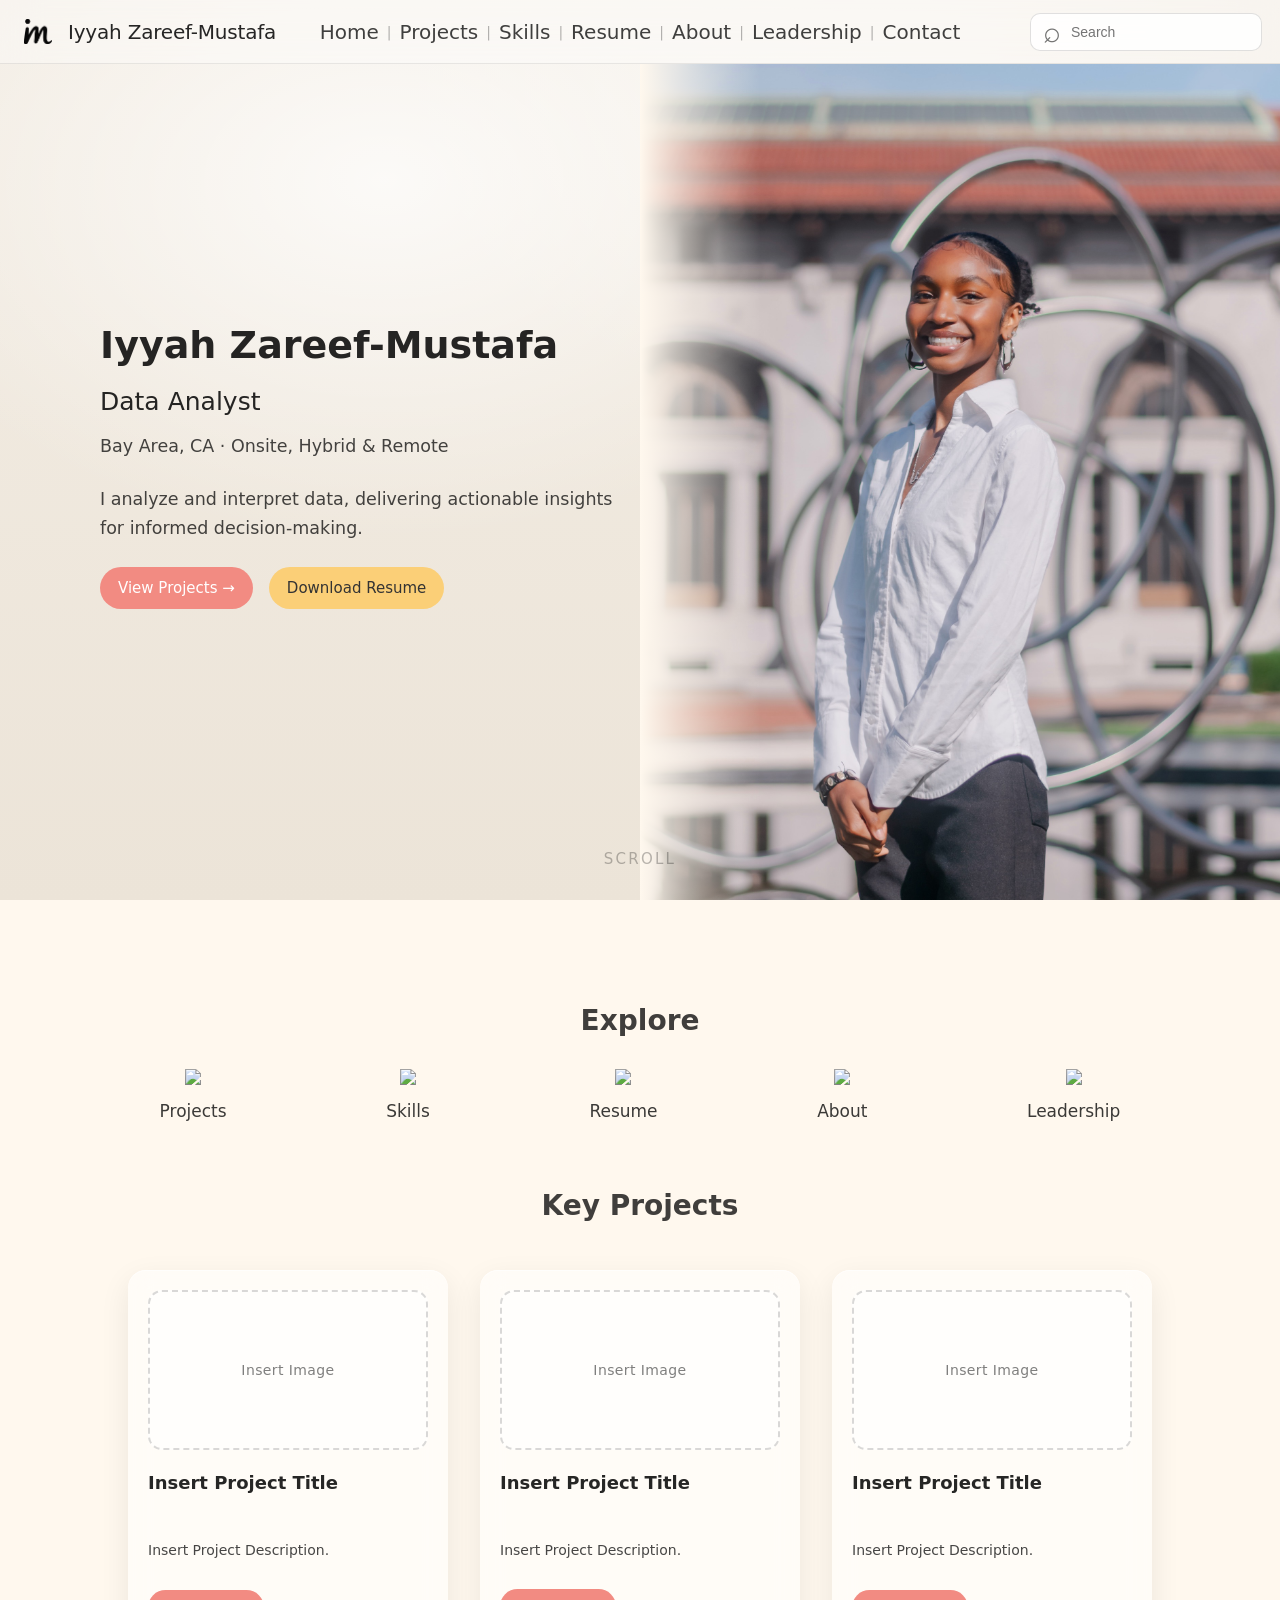
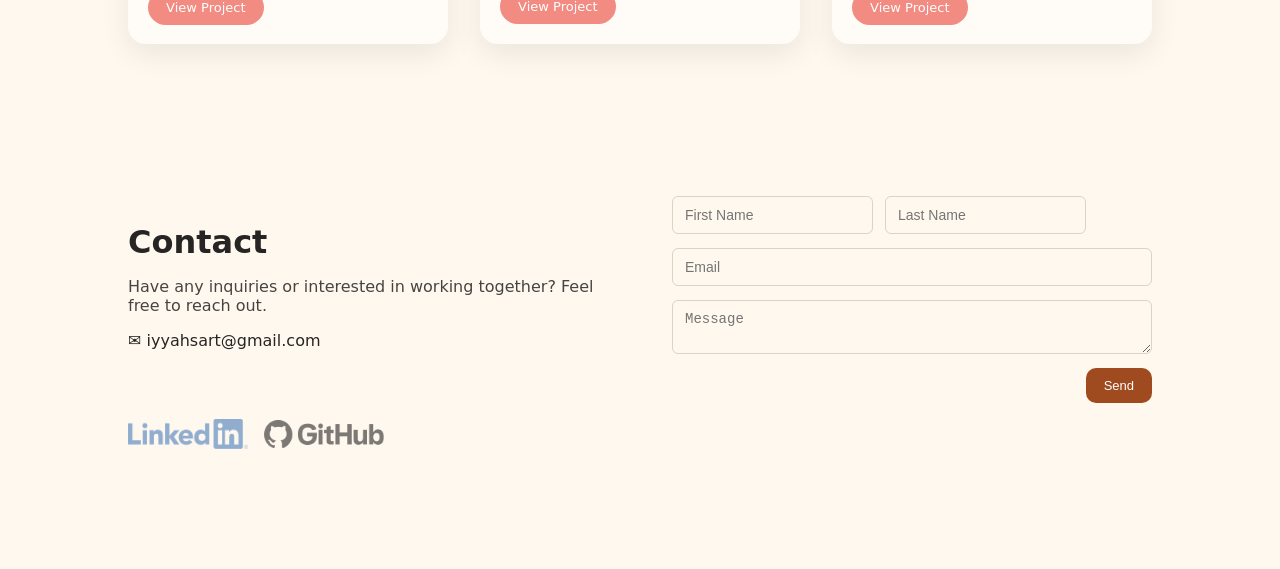
==== index.html @ 0d01cca6 "Add files via upload" ====
<!doctype html>
<html lang="en">
<head>
  <meta charset="UTF-8" />
  <meta name="viewport" content="width=device-width, initial-scale=1.0" />
  <title>Iyyah Desktop</title>

  <link rel="stylesheet" href="styles.css" />
</head>

<body>

  <!-- ================= TOP BAR ================= -->
  <header class="topbar">

    <!-- LEFT -->
    <a href="index.html" class="brand">
  <div class="logo">
    <img src="assets/logo.png" alt="Iyyah Logo">
  </div>
  <span class="brand-name">Iyyah Zareef-Mustafa</span>
</a>


    <!-- CENTER NAV -->
    <div class="topbar-center">
  <nav class="nav">
    <a href="#" class="nav-link">Home</a>
    <span class="nav-separator">|</span>
    <a href="#" class="nav-link">Projects</a>
    <span class="nav-separator">|</span>
    <a href="#" class="nav-link">Skills</a>
    <span class="nav-separator">|</span>
    <a href="#" class="nav-link">Resume</a>
    <span class="nav-separator">|</span>
    <a href="#" class="nav-link">About</a>
    <span class="nav-separator">|</span>
    <a href="#" class="nav-link">Leadership</a>
    <span class="nav-separator">|</span>
    <a href="#" class="nav-link">Contact</a>
  </nav>
</div>

    <!-- RIGHT -->
    <div class="topbar-right">

      <!-- Search -->
      <div class="search">
        <span class="search-icon">⌕</span>
        <input type="text" placeholder="Search">
      </div>

      <!-- Shop Icon
      <button class="shop-btn" aria-label="Shop">
        <svg viewBox="0 0 24 24" class="shop-icon">
          <path d="M6 8V7a6 6 0 0 1 12 0v1" fill="none"/>
          <path d="M4 8h16l-1.5 12H5.5L4 8Z" fill="none"/>
        </svg>
      </button>

    </div> -->

  </header>

  <section class="hero">
  <div class="hero-inner">
    <div class="hero-left">
      <h1>Iyyah Zareef-Mustafa</h1>
      <h2>Data Analyst</h2>
      <p class="location">
  Bay Area, CA · Onsite, Hybrid & Remote
      <p>
        I analyze and interpret data, delivering actionable insights for informed decision-making.
      </p>

      <div class="hero-actions">
        <a href="#projects" class="btn btn-primary">View Projects →</a>
        <a href="resume.pdf" class="btn btn-secondary">Download Resume</a>
      </div>
    </div>

    <div class="hero-right">
  <img src="assets/DTHeadshot.jpeg"
     alt="Iyyah Zareef-Mustafa"
     class="profile-image">
    </div>
  </div>
  <div class="scroll-cue">SCROLL</div>
  </div>
</section>

  <!-- ================= DESKTOP ================= -->

  <main class="desktop">
    <h2 class="section-title">Explore</h2>
    <div class="icons">
  <div class="icon">
    <img src="assets/folder-original.png" class="folder-svg">
    <div class="label">Projects</div>
  </div>

  <div class="icon">
    <img src="assets/folder-purple.png" class="folder-svg">
    <div class="label">Skills</div>
  </div>

  <div class="icon">
    <img src="assets/folder-green.png" class="folder-svg">
    <div class="label">Resume</div>
  </div>

  <div class="icon">
    <img src="assets/folder-yellow.png" class="folder-svg">
    <div class="label">About</div>
  </div>

  <div class="icon">
    <img src="assets/folder-red.png" class="folder-svg">
    <div class="label">Leadership</div>
  </div>
</div>
</main>

  <section id="projects" class="content-section">
  <h2 class="section-title">Key Projects</h2> <!-- or Selected Projects-->
   <!-- Project 1 -->
  <div class="projects-grid">
    <div class="project-card">
      <div class="project-image placeholder">
        Insert Image
      </div>
      <h3>Insert Project Title</h3>
      <p>
        Insert Project Description.
      </p>
      <a href="#" class="project-btn pink">View Project</a>
    </div>
   <!-- Project 2 -->
    <div class="project-card">
      <div class="project-image placeholder">
        Insert Image
      </div>
      <h3>Insert Project Title</h3>
      <p>
        Insert Project Description.
      </p>
      <a href="#" class="project-btn purple">View Project</a>
    </div>
   <!-- Project 3 -->
    <div class="project-card">
      <div class="project-image placeholder">
        Insert Image
      </div>
      <h3>Insert Project Title</h3>
      <p>
        Insert Project Description.
      </p>
      <a href="#" class="project-btn yellow">View Project</a>
    </div>
  </div>
</section>

<section id="contact" class="contact-section">
  <div class="contact-container">
    
    <div class="contact-left">
      <h2>Contact</h2>
      <p>Have any inquiries or interested in working together? Feel free to reach out.</p>
</p>
      <div class="contact-info">
        <a href="mailto:iyyahsart@gmail.com">✉️ iyyahsart@gmail.com</a>
        <div class="socials">
          <a href="https://www.linkedin.com/in/yourusername" target="_blank" aria-label="LinkedIn">
      <img src="assets/linkedin.png" alt="LinkedIn">
    </a>

    <a href="https://github.com/yourusername" target="_blank" aria-label="GitHub">
      <img src="assets/github.png" alt="GitHub">
    </a>
        </div>
      </div>
    </div>

    <form class="contact-form">
      <div class="row">
        <input type="text" placeholder="First Name" />
        <input type="text" placeholder="Last Name" />
      </div>
      <input type="email" placeholder="Email" />
      <textarea placeholder="Message"></textarea>
      <button type="submit" class="contact-send">Send</button>
    </form>

  </div>
</section>


</body>
</html>
---- styles.css ----
/* ================= SYSTEM BASE ================= */
* {
  box-sizing: border-box;
}

.content-section {
  padding: 28px 10% 80px;
}

.content-section h2 {
  font-size: 28px;
  margin-bottom: 32px;
}

.scroll-cue {
  position: absolute;
  bottom: 32px;
  left: 50%;
  transform: translateX(-50%);
  font-size: 15px;
  color: rgba(0, 0, 0, 0.45);
  opacity: 0.6;
  z-index: 10;
  pointer-events: none;
  animation: float 1.8s ease-in-out infinite;
  letter-spacing: 0.15em;
}

@keyframes float {
  0%   { transform: translate(-50%, 0); }
  50%  { transform: translate(-50%, 6px); }
  100% { transform: translate(-50%, 0); }
}

/* Add spacing before projects section */
#projects .section-title {
  margin-top: 16px;
  margin-bottom: 48px;
}


.section-title {
  text-align: center;
  font-size: 28px;
  font-weight: 600;
  margin-top: 24px;
  margin-bottom: 32px;
  color: rgba(0,0,0,0.75);
  position: relative;
  z-index: 5;
}


.projects-grid {
  display: grid;
  grid-template-columns: repeat(auto-fit, minmax(260px, 1fr));
  gap: 32px;
}

.project-card {
  background: rgba(255, 255, 255, 0.55);
  backdrop-filter: blur(12px);
  -webkit-backdrop-filter: blur(12px);

  border-radius: 18px;
  padding: 20px;
  box-shadow:
    0 10px 30px rgba(0,0,0,0.08),
    inset 0 1px 0 rgba(255,255,255,0.6);

  display: flex;
  flex-direction: column;
  gap: 14px;
}

.project-image {
  height: 160px;
  border-radius: 14px;

  display: flex;
  align-items: center;
  justify-content: center;

  font-size: 14px;
  letter-spacing: 0.4px;
}

.project-image.placeholder {
  background: rgba(255,255,255,0.6);
  border: 2px dashed rgba(0,0,0,0.15);
  color: rgba(0,0,0,0.5);
}

.project-card h3 {
  font-size: 18px;
  margin-top: 8px;
}

.project-card p {
  font-size: 14px;
  line-height: 1.6;
  opacity: 0.85;
}

.project-btn {
  margin-top: auto;
  align-self: flex-start;
  padding: 10px 18px;
  border-radius: 999px;
  text-decoration: none;
  font-size: 13px;
  font-weight: 500;
  box-shadow: none;
  /* transition:
    transform 0.18s cubic-bezier(0.4, 0, 0.2, 1),
    box-shadow 0.18s cubic-bezier(0.4, 0, 0.2, 1),
    filter 0.18s cubic-bezier(0.4, 0, 0.2, 1); */
  transition: transform 0.2s ease, box-shadow 0.2s ease, filter 0.2s ease;
}

/* Button color variants (matching your example vibe) */
.project-btn.pink {
  background: #f28B82;
  color: white;
}

.project-btn.purple {
  background: #f28B82;
  color: white;
}

.project-btn.yellow {
  background: #f28B82; 
  /* background: fbcf77 */
  color: white;
}

.project-btn.coral {
  background: #F28B82;
}

.project-btn.lavender {
  background: #C59CFA;
}

.project-btn.sand {
  background: #F2C078;
}


.project-btn:hover {
  /* transform: translateY(-2px);
  box-shadow: 0 10px 22px rgba(0,0,0,0.14); */
  transform: translateY(-2px);
  box-shadow: 0 8px 20px rgba(0, 0, 0, 0.12);
}

html {
  scroll-behavior: smooth;
}


html, body {
  background-color: rgb(255, 248, 238);
  height: 100%;
  margin: 0;
}

.folder {
  background-color: rgba(255, 255, 255, 0.2); /* very subtle */
  border-radius: 10px;
  transition: background-color 0.2s ease;
}

.folder:hover {
  background-color: rgba(255, 255, 255, 0.4);
  /* transform: translateY(-2px);
  box-shadow: 0 8px 20px rgba(0, 0, 0, 0.12); */
}

body {
  font-family:
    -apple-system,
    BlinkMacSystemFont,
    "SF Pro Text",
    "SF Pro Display",
    system-ui,
    sans-serif;

  background:
    radial-gradient(900px 600px at 30% 20%, rgba(255,255,255,.75), transparent 60%),
    radial-gradient(900px 600px at 70% 10%, rgba(255,255,255,.5), transparent 55%),
    linear-gradient(180deg, #f3ede4, #ece4d8);

  color: rgba(0,0,0,.85);
}

.profile-image {
  width: 100%;
  height: 100%;
  object-fit: cover;
  border-radius: 0;
  z-index: 1;
}

/* ================= TOP BAR ================= */
.topbar {
  position: fixed;
  inset: 0 0 auto 0;
  height: 64px;
  padding: 12px 18px;

  display: flex;
  align-items: center;
  justify-content: space-between;

  background: rgba(255,255,255,.35);
  backdrop-filter: blur(18px);
  -webkit-backdrop-filter: blur(18px);

  border-bottom: 1px solid rgba(0,0,0,.08);
  z-index: 10;
}

/* Center navigation exactly */
.topbar-center {
  position: absolute;
  left: 50%;
  transform: translateX(-50%);
}

/* Brand */

.logo {
  width: 40px;
  height: 38px;
  display: grid;
  place-items: center;
}

.logo img {
  width: 100%;
  height: 100%;
  object-fit: contain;
  padding: 6px;
}

.brand {
  display: flex;
  align-items: center;
  gap: 10px;
  text-decoration: none;
  color: inherit;
  cursor: pointer;
}

.brand-name {
  font-size: 20px;
  font-weight: 500;
  letter-spacing: -0.2px;
}

/* Nav */
.nav {
  display: flex;
  align-items: center;
  gap: 8px;
}

.nav-link {
  font-size: 20px;
  text-decoration: none;
  color: rgba(0,0,0,.75);
}

.nav-link:hover {
  color: rgba(0,0,0,1);
}

.nav-separator {
  opacity: .35;
  font-size: 14px;
}

/* Right */
.topbar-right {
  display: flex;
  align-items: center;
  gap: 12px;
}

/* Search */
.search {
  display: flex;
  align-items: center;
  gap: 8px;

  padding: 8px 12px;
  height: 38px;

  border-radius: 10px;
  background: rgba(255,255,255,.85);
  border: 1px solid rgba(0,0,0,.12);
}

.search-icon {
  font-size: 30px;
  opacity: .65;
}

.search input {
  border: none;
  outline: none;
  background: transparent;
  font-size: 14px;
  width: 180px;
}

.hero {
  /* min-height: calc(100vh - 64px); */
  min-height: calc(100vh);
  display: flex;
  align-items: center;
  padding-left: 100px;
  padding-right: 50px;
  position: relative;
  background: transparent;
  position: relative;
}

.location {
  font-size: 14px;
  opacity: 0.7;
  margin-top: 6px;
  /* margin-bottom: 20px; */
}

.hero-inner {
  width: 100%;
  display: flex;
  align-items: center;
}

.hero-left {
  max-width: 520px;
  font-weight: 450;
  /* padding-right: 2%; */
}

.hero-left h1 {
  font-size: 38px;
  margin-bottom: 8px;
  
}

.hero-left h2 {
  font-size: 25px;
  font-weight: 500;
  margin-bottom: 16px;
}

.hero-left p {
  font-size: 17.5px;
  line-height: 1.65;
  opacity: 0.85;
  margin-bottom: 24px;
  /* max-width: 450px; */
  
}

.hero-actions {
  display: flex;
  gap: 16px;
}

/* Buttons — this is why they looked good */
.btn {
  padding: 12px 18px;
  border-radius: 999px;
  text-decoration: none;
  font-size: 15px;
  font-weight: 500;
  transition: transform 0.2s ease, box-shadow 0.2s ease, filter 0.2s ease;
}

.btn-primary {
  background: #f28b82;
  color: white;
}

.btn-secondary {
  background: #fbcf77;
  color: #333;
}

.btn:hover {
  transform: translateY(-2px);
  box-shadow: 0 8px 20px rgba(0, 0, 0, 0.12);
  /* filter: brightness(0.95); */
}

.hero-right {
  position: absolute;
  top: 64px;              /* height of top bar */
  right: 0;
  width: 50vw;            /* right half of screen */
  height: calc(100vh - 64px);
  overflow: hidden;
  z-index: 1;
}

.hero-right::before {
  content: "";
  position: absolute;
  left: 0;
  top: 0;
  width: 120px;
  height: 100%;

  background: linear-gradient(
    to right,
    rgba(255, 248, 238, 1),
    rgba(255, 248, 238, 0)
  );
  z-index: 1;
}

/* Image (original card-style placement) */
.hero-right img {
  width: 100%;
  height: 100%;
  object-fit: cover;      /* fills like the AI mockup */
  border-radius: 0;       /* removes card look */
  box-shadow: none;
}

/* ================= DESKTOP ================= */
.desktop {
  margin-bottom: 24px;
  /* padding-top: 24px; */
  padding-top: 80px;
}

.icons {
  display: flex;
  justify-content: space-evenly; /* ✅ makes edges = gaps */
  align-items: flex-start;
  width: 100%;
  margin: 24px 0 12px;
}

/* Folder icon */
.icon {
  text-align: center;
  cursor: pointer;
}

.folder-svg {
  width: 150px;
  /* 136 */
  transition: transform 0.2s ease;
  filter: saturate(0.9);
}

.icon:hover .folder-svg {
  transform: translateY(-4px);
}

.label {
  margin-top: 12px;
  font-size: 17px;
  font-weight: 500;
  opacity: 0.9;
}

.contact-section {
  padding: 72px 10%;
  /* margin-bottom: 48px; */
}

.contact-container {
  display: grid;
  grid-template-columns: 1fr 1fr;
  gap: 64px;
  align-items: start;
}

.contact-left h2 {
  font-size: 32px;
  margin-bottom: 12px;
}

.contact-left p {
  opacity: 0.85;
}

.contact-sub {
  margin-bottom: 32px;
  /* opacity: 0.8;
  max-width: 420px; */
}

/* .contact-socials {
  display: flex;
  gap: 16px;
  align-items: center;
  margin-top: 16px;
}

.contact-email {
  font-weight: 500;
} */

.contact-info {
  display: flex;
  flex-direction: column;
  gap: 12px;
}

.socials {
  display: flex;
  gap: 16px;
  margin-top: 12px;
}

.socials img {
  width: 120px;
  height: 120px;
  object-fit: contain;
  opacity: 0.85;
  transition: opacity 0.2s ease, transform 0.2s ease;
}

.socials img:hover {
  opacity: 1;
  transform: translateY(-2px);
}

.socials a {
  text-decoration: none;
  font-size: 14px;
  opacity: 0.6;
}

.contact-form {
  display: flex;
  flex-direction: column;
  gap: 14px;
}

.contact-send:hover {
  transform: translateY(-2px);
  box-shadow: 0 8px 20px rgba(0, 0, 0, 0.12);
  /* box-shadow: 0 10px 22px rgba(0, 0, 0, 0.22); */
}

.contact-form .row {
  display: flex;
  gap: 12px;
}

.contact-send {
  font-size: 13px;  /* was ~14px */
}

.contact-form input,
.contact-form textarea {
  padding: 10px 12px;
  border-radius: 6px;
  border: 1px solid rgba(0,0,0,0.15);
  background: transparent;
  font-size: 14px;
}

/* .contact-form textarea {
  min-height: 120px;
  resize: none;
} */

.contact-form button {
  align-self: flex-end;
  padding: 10px 18px;
  border-radius: 10px;
  border: none;
  background: #a04a1f; /* match your button color */
  color: white;
  cursor: pointer;
  /* transition:
    transform 0.18s cubic-bezier(0.4, 0, 0.2, 1),
    box-shadow 0.18s cubic-bezier(0.4, 0, 0.2, 1),
    filter 0.18s cubic-bezier(0.4, 0, 0.2, 1); */
  transition: transform 0.2s ease, box-shadow 0.2s ease, filter 0.2s ease;
}

.contact-form button:hover {
  transform: translateY(-2px);
  box-shadow: 0 8px 20px rgba(0, 0, 0, 0.12);
  filter: brightness(1.03);
}

.contact-section a {
  color: inherit;
  text-decoration: none;
}





/* ================= MOBILE =================
@media (max-width: 768px) {
  .icons {
    display: grid;
    grid-template-columns: repeat(2, 1fr);
    gap: 20px;
    padding: 20px;
  }

  .icon {
    position: relative;
    left: auto;
    top: auto;
    width: 100%;
    text-align: center;
    cursor: pointer;
  }
} */
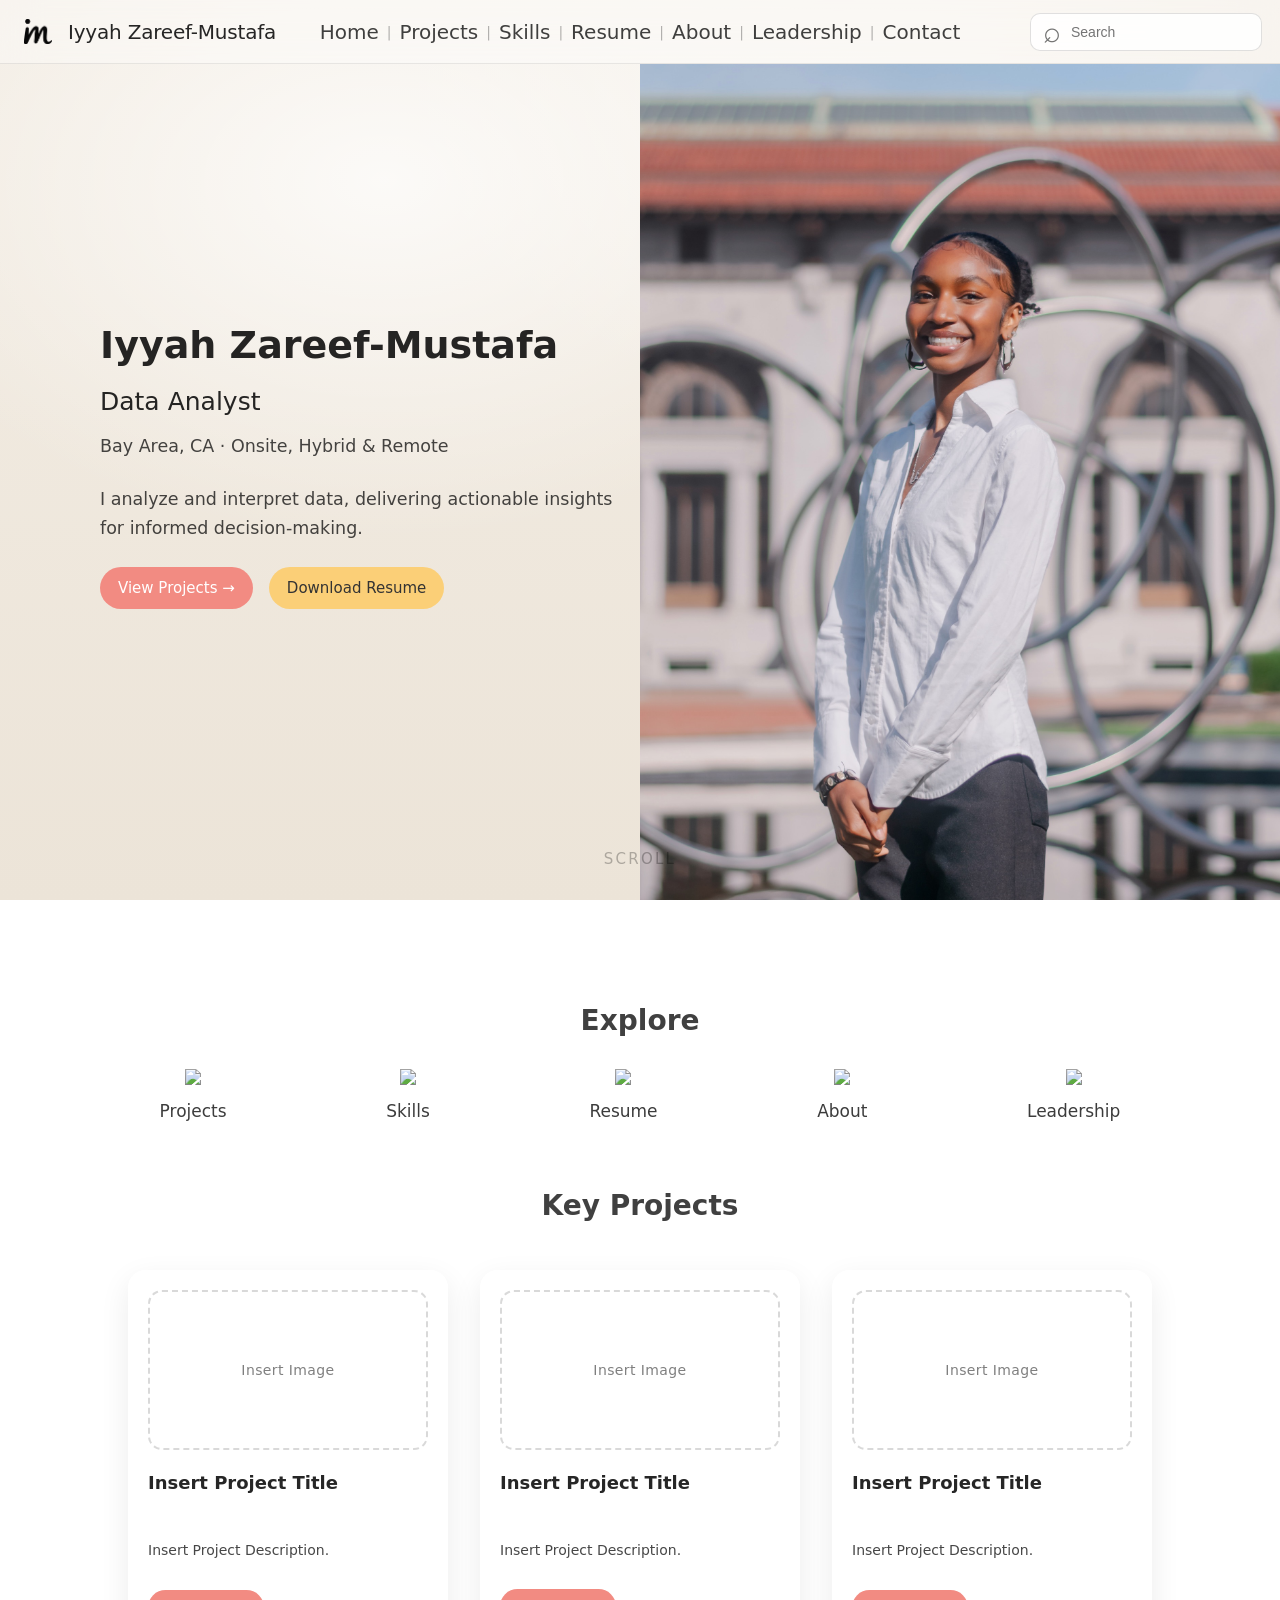
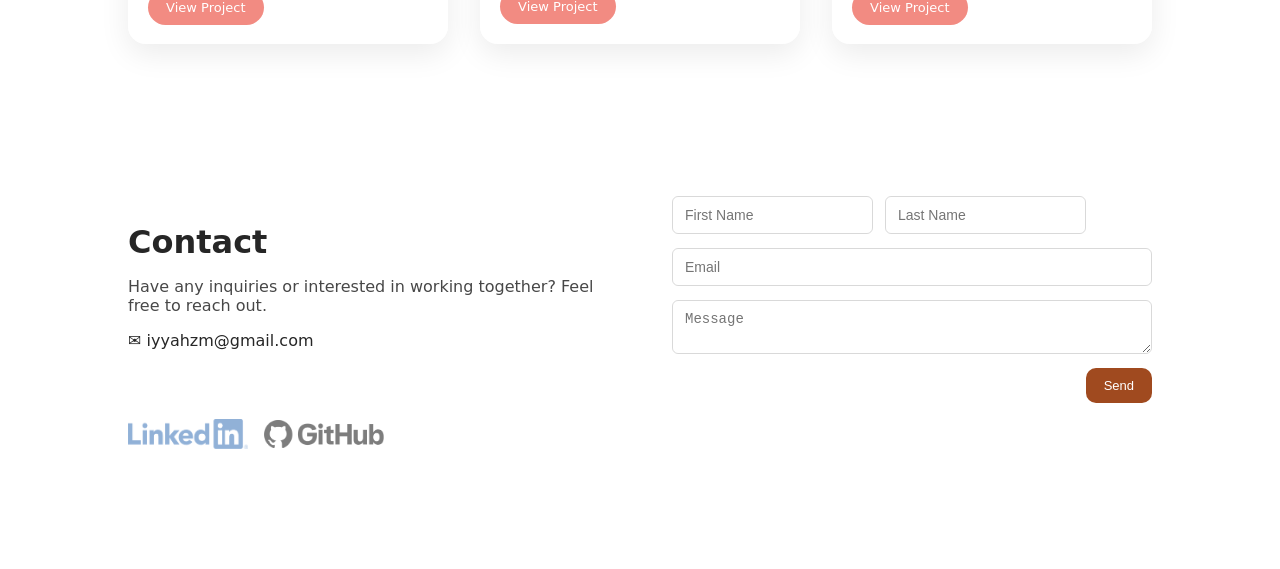
==== commit 5af74d5a: "Add files via upload" ====
--- a/index.html
+++ b/index.html
@@ -4,196 +4,142 @@
   <meta charset="UTF-8" />
   <meta name="viewport" content="width=device-width, initial-scale=1.0" />
   <title>Iyyah Desktop</title>
-
   <link rel="stylesheet" href="styles.css" />
 </head>
-
 <body>
 
-  <!-- ================= TOP BAR ================= -->
   <header class="topbar">
-
-    <!-- LEFT -->
     <a href="index.html" class="brand">
-  <div class="logo">
-    <img src="assets/logo.png" alt="Iyyah Logo">
-  </div>
-  <span class="brand-name">Iyyah Zareef-Mustafa</span>
-</a>
-
-
-    <!-- CENTER NAV -->
+      <div class="logo">
+        <img src="assets/logo.png" alt="Iyyah Logo">
+      </div>
+      <span class="brand-name">Iyyah Zareef-Mustafa</span>
+    </a>
     <div class="topbar-center">
-  <nav class="nav">
-    <a href="#" class="nav-link">Home</a>
-    <span class="nav-separator">|</span>
-    <a href="#" class="nav-link">Projects</a>
-    <span class="nav-separator">|</span>
-    <a href="#" class="nav-link">Skills</a>
-    <span class="nav-separator">|</span>
-    <a href="#" class="nav-link">Resume</a>
-    <span class="nav-separator">|</span>
-    <a href="#" class="nav-link">About</a>
-    <span class="nav-separator">|</span>
-    <a href="#" class="nav-link">Leadership</a>
-    <span class="nav-separator">|</span>
-    <a href="#" class="nav-link">Contact</a>
-  </nav>
-</div>
-
-    <!-- RIGHT -->
+      <nav class="nav">
+        <a href="index.html" class="nav-link">Home</a>
+        <span class="nav-separator">|</span>
+        <a href="index.html#projects" class="nav-link">Projects</a>
+        <span class="nav-separator">|</span>
+        <a href="index.html#skills" class="nav-link">Skills</a>
+        <span class="nav-separator">|</span>
+        <a href="resume.html" class="nav-link">Resume</a>
+        <span class="nav-separator">|</span>
+        <a href="index.html#about" class="nav-link">About</a>
+        <span class="nav-separator">|</span>
+        <a href="index.html#leadership" class="nav-link">Leadership</a>
+        <span class="nav-separator">|</span>
+        <a href="index.html#contact" class="nav-link">Contact</a>
+      </nav>
+    </div>
     <div class="topbar-right">
-
-      <!-- Search -->
       <div class="search">
         <span class="search-icon">⌕</span>
         <input type="text" placeholder="Search">
       </div>
-
-      <!-- Shop Icon
-      <button class="shop-btn" aria-label="Shop">
-        <svg viewBox="0 0 24 24" class="shop-icon">
-          <path d="M6 8V7a6 6 0 0 1 12 0v1" fill="none"/>
-          <path d="M4 8h16l-1.5 12H5.5L4 8Z" fill="none"/>
-        </svg>
-      </button>
-
-    </div> -->
-
+    </div>
   </header>
 
   <section class="hero">
-  <div class="hero-inner">
-    <div class="hero-left">
-      <h1>Iyyah Zareef-Mustafa</h1>
-      <h2>Data Analyst</h2>
-      <p class="location">
-  Bay Area, CA · Onsite, Hybrid & Remote
-      <p>
-        I analyze and interpret data, delivering actionable insights for informed decision-making.
-      </p>
-
-      <div class="hero-actions">
-        <a href="#projects" class="btn btn-primary">View Projects →</a>
-        <a href="resume.pdf" class="btn btn-secondary">Download Resume</a>
+    <div class="hero-inner">
+      <div class="hero-left">
+        <h1>Iyyah Zareef-Mustafa</h1>
+        <h2>Data Analyst</h2>
+        <p class="location">Bay Area, CA · Onsite, Hybrid & Remote</p>
+        <p>I analyze and interpret data, delivering actionable insights for informed decision-making.</p>
+        <div class="hero-actions">
+          <a href="#projects" class="btn btn-primary">View Projects →</a>
+          <a href="assets/IyyahZareef-Mustafa_Resume.pdf" class="btn btn-secondary" id="download-resume-btn">Download Resume</a>
+        </div>
+      </div>
+      <div class="hero-right">
+        <img src="assets/DTHeadshot.jpeg" alt="Iyyah Zareef-Mustafa" class="profile-image">
       </div>
     </div>
-
-    <div class="hero-right">
-  <img src="assets/DTHeadshot.jpeg"
-     alt="Iyyah Zareef-Mustafa"
-     class="profile-image">
-    </div>
-  </div>
-  <div class="scroll-cue">SCROLL</div>
-  </div>
-</section>
-
-  <!-- ================= DESKTOP ================= -->
+    <div class="scroll-cue">SCROLL</div>
+  </section>
 
   <main class="desktop">
     <h2 class="section-title">Explore</h2>
     <div class="icons">
-  <div class="icon">
-    <img src="assets/folder-original.png" class="folder-svg">
-    <div class="label">Projects</div>
-  </div>
-
-  <div class="icon">
-    <img src="assets/folder-purple.png" class="folder-svg">
-    <div class="label">Skills</div>
-  </div>
-
-  <div class="icon">
-    <img src="assets/folder-green.png" class="folder-svg">
-    <div class="label">Resume</div>
-  </div>
-
-  <div class="icon">
-    <img src="assets/folder-yellow.png" class="folder-svg">
-    <div class="label">About</div>
-  </div>
-
-  <div class="icon">
-    <img src="assets/folder-red.png" class="folder-svg">
-    <div class="label">Leadership</div>
-  </div>
-</div>
-</main>
+      <div class="icon"><img src="assets/folder-original.png" class="folder-svg"><div class="label">Projects</div></div>
+      <div class="icon"><img src="assets/folder-purple.png" class="folder-svg"><div class="label">Skills</div></div>
+      <div class="icon"><img src="assets/folder-green.png" class="folder-svg"><div class="label">Resume</div></div>
+      <div class="icon"><img src="assets/folder-yellow.png" class="folder-svg"><div class="label">About</div></div>
+      <div class="icon"><img src="assets/folder-red.png" class="folder-svg"><div class="label">Leadership</div></div>
+    </div>
+  </main>
 
   <section id="projects" class="content-section">
-  <h2 class="section-title">Key Projects</h2> <!-- or Selected Projects-->
-   <!-- Project 1 -->
-  <div class="projects-grid">
-    <div class="project-card">
-      <div class="project-image placeholder">
-        Insert Image
+    <h2 class="section-title">Key Projects</h2>
+    <div class="projects-grid">
+      <div class="project-card">
+        <div class="project-image placeholder">Insert Image</div>
+        <h3>Insert Project Title</h3>
+        <p>Insert Project Description.</p>
+        <a href="#" class="project-btn pink">View Project</a>
       </div>
-      <h3>Insert Project Title</h3>
-      <p>
-        Insert Project Description.
-      </p>
-      <a href="#" class="project-btn pink">View Project</a>
+      <div class="project-card">
+        <div class="project-image placeholder">Insert Image</div>
+        <h3>Insert Project Title</h3>
+        <p>Insert Project Description.</p>
+        <a href="#" class="project-btn purple">View Project</a>
+      </div>
+      <div class="project-card">
+        <div class="project-image placeholder">Insert Image</div>
+        <h3>Insert Project Title</h3>
+        <p>Insert Project Description.</p>
+        <a href="#" class="project-btn yellow">View Project</a>
+      </div>
     </div>
-   <!-- Project 2 -->
-    <div class="project-card">
-      <div class="project-image placeholder">
-        Insert Image
-      </div>
-      <h3>Insert Project Title</h3>
-      <p>
-        Insert Project Description.
-      </p>
-      <a href="#" class="project-btn purple">View Project</a>
-    </div>
-   <!-- Project 3 -->
-    <div class="project-card">
-      <div class="project-image placeholder">
-        Insert Image
-      </div>
-      <h3>Insert Project Title</h3>
-      <p>
-        Insert Project Description.
-      </p>
-      <a href="#" class="project-btn yellow">View Project</a>
-    </div>
-  </div>
-</section>
+  </section>
 
-<section id="contact" class="contact-section">
-  <div class="contact-container">
-    
-    <div class="contact-left">
-      <h2>Contact</h2>
-      <p>Have any inquiries or interested in working together? Feel free to reach out.</p>
-</p>
-      <div class="contact-info">
-        <a href="mailto:iyyahsart@gmail.com">✉️ iyyahsart@gmail.com</a>
-        <div class="socials">
-          <a href="https://www.linkedin.com/in/yourusername" target="_blank" aria-label="LinkedIn">
-      <img src="assets/linkedin.png" alt="LinkedIn">
-    </a>
-
-    <a href="https://github.com/yourusername" target="_blank" aria-label="GitHub">
-      <img src="assets/github.png" alt="GitHub">
-    </a>
+  <section id="contact" class="contact-section">
+    <div class="contact-container">
+      <div class="contact-left">
+        <h2>Contact</h2>
+        <p>Have any inquiries or interested in working together? Feel free to reach out.</p>
+        <div class="contact-info">
+          <a href="mailto:iyyahzm@gmail.com">✉️ iyyahzm@gmail.com</a>
+          <div class="socials">
+            <a href="https://www.linkedin.com/in/iyyah" target="_blank" aria-label="LinkedIn">
+              <img src="assets/linkedin.png" alt="LinkedIn">
+            </a>
+            <a href="https://github.com/iyyahzm" target="_blank" aria-label="GitHub">
+              <img src="assets/github.png" alt="GitHub">
+            </a>
+          </div>
         </div>
       </div>
+      <form class="contact-form">
+        <div class="row">
+          <input type="text" placeholder="First Name" />
+          <input type="text" placeholder="Last Name" />
+        </div>
+        <input type="email" placeholder="Email" />
+        <textarea placeholder="Message"></textarea>
+        <button type="submit" class="contact-send">Send</button>
+      </form>
     </div>
+  </section>
 
-    <form class="contact-form">
-      <div class="row">
-        <input type="text" placeholder="First Name" />
-        <input type="text" placeholder="Last Name" />
-      </div>
-      <input type="email" placeholder="Email" />
-      <textarea placeholder="Message"></textarea>
-      <button type="submit" class="contact-send">Send</button>
-    </form>
-
-  </div>
-</section>
-
+  <script>
+    document.getElementById('download-resume-btn').addEventListener('click', function(e) {
+      e.preventDefault();
+      fetch('assets/IyyahZareef-Mustafa_Resume.pdf')
+        .then(response => response.blob())
+        .then(blob => {
+          const url = window.URL.createObjectURL(blob);
+          const a = document.createElement('a');
+          a.href = url;
+          a.download = 'IyyahZareef-Mustafa_Resume.pdf';
+          document.body.appendChild(a);
+          a.click();
+          a.remove();
+          window.URL.revokeObjectURL(url);
+        });
+    });
+  </script>
 
 </body>
 </html>
--- a/styles.css
+++ b/styles.css
@@ -157,25 +157,13 @@
 
 html {
   scroll-behavior: smooth;
+  min-height: 100%;
 }
 
 
 html, body {
-  background-color: rgb(255, 248, 238);
   height: 100%;
   margin: 0;
-}
-
-.folder {
-  background-color: rgba(255, 255, 255, 0.2); /* very subtle */
-  border-radius: 10px;
-  transition: background-color 0.2s ease;
-}
-
-.folder:hover {
-  background-color: rgba(255, 255, 255, 0.4);
-  /* transform: translateY(-2px);
-  box-shadow: 0 8px 20px rgba(0, 0, 0, 0.12); */
 }
 
 body {
@@ -186,13 +174,20 @@
     "SF Pro Display",
     system-ui,
     sans-serif;
-
+  position: relative;
+  color: rgba(0,0,0,.85);
+}
+
+body::before {
+  content: "";
+  position: fixed;
+  inset: 0;
+  z-index: -1;
   background:
     radial-gradient(900px 600px at 30% 20%, rgba(255,255,255,.75), transparent 60%),
     radial-gradient(900px 600px at 70% 10%, rgba(255,255,255,.5), transparent 55%),
     linear-gradient(180deg, #f3ede4, #ece4d8);
-
-  color: rgba(0,0,0,.85);
+  background-repeat: no-repeat;
 }
 
 .profile-image {
@@ -409,21 +404,20 @@
   z-index: 1;
 }
 
-.hero-right::before {
+/* .hero-right::before {
   content: "";
   position: absolute;
   left: 0;
   top: 0;
-  width: 120px;
+  width: 200px;
   height: 100%;
-
   background: linear-gradient(
     to right,
     rgba(255, 248, 238, 1),
     rgba(255, 248, 238, 0)
   );
-  z-index: 1;
-}
+  z-index: .3;
+} */
 
 /* Image (original card-style placement) */
 .hero-right img {
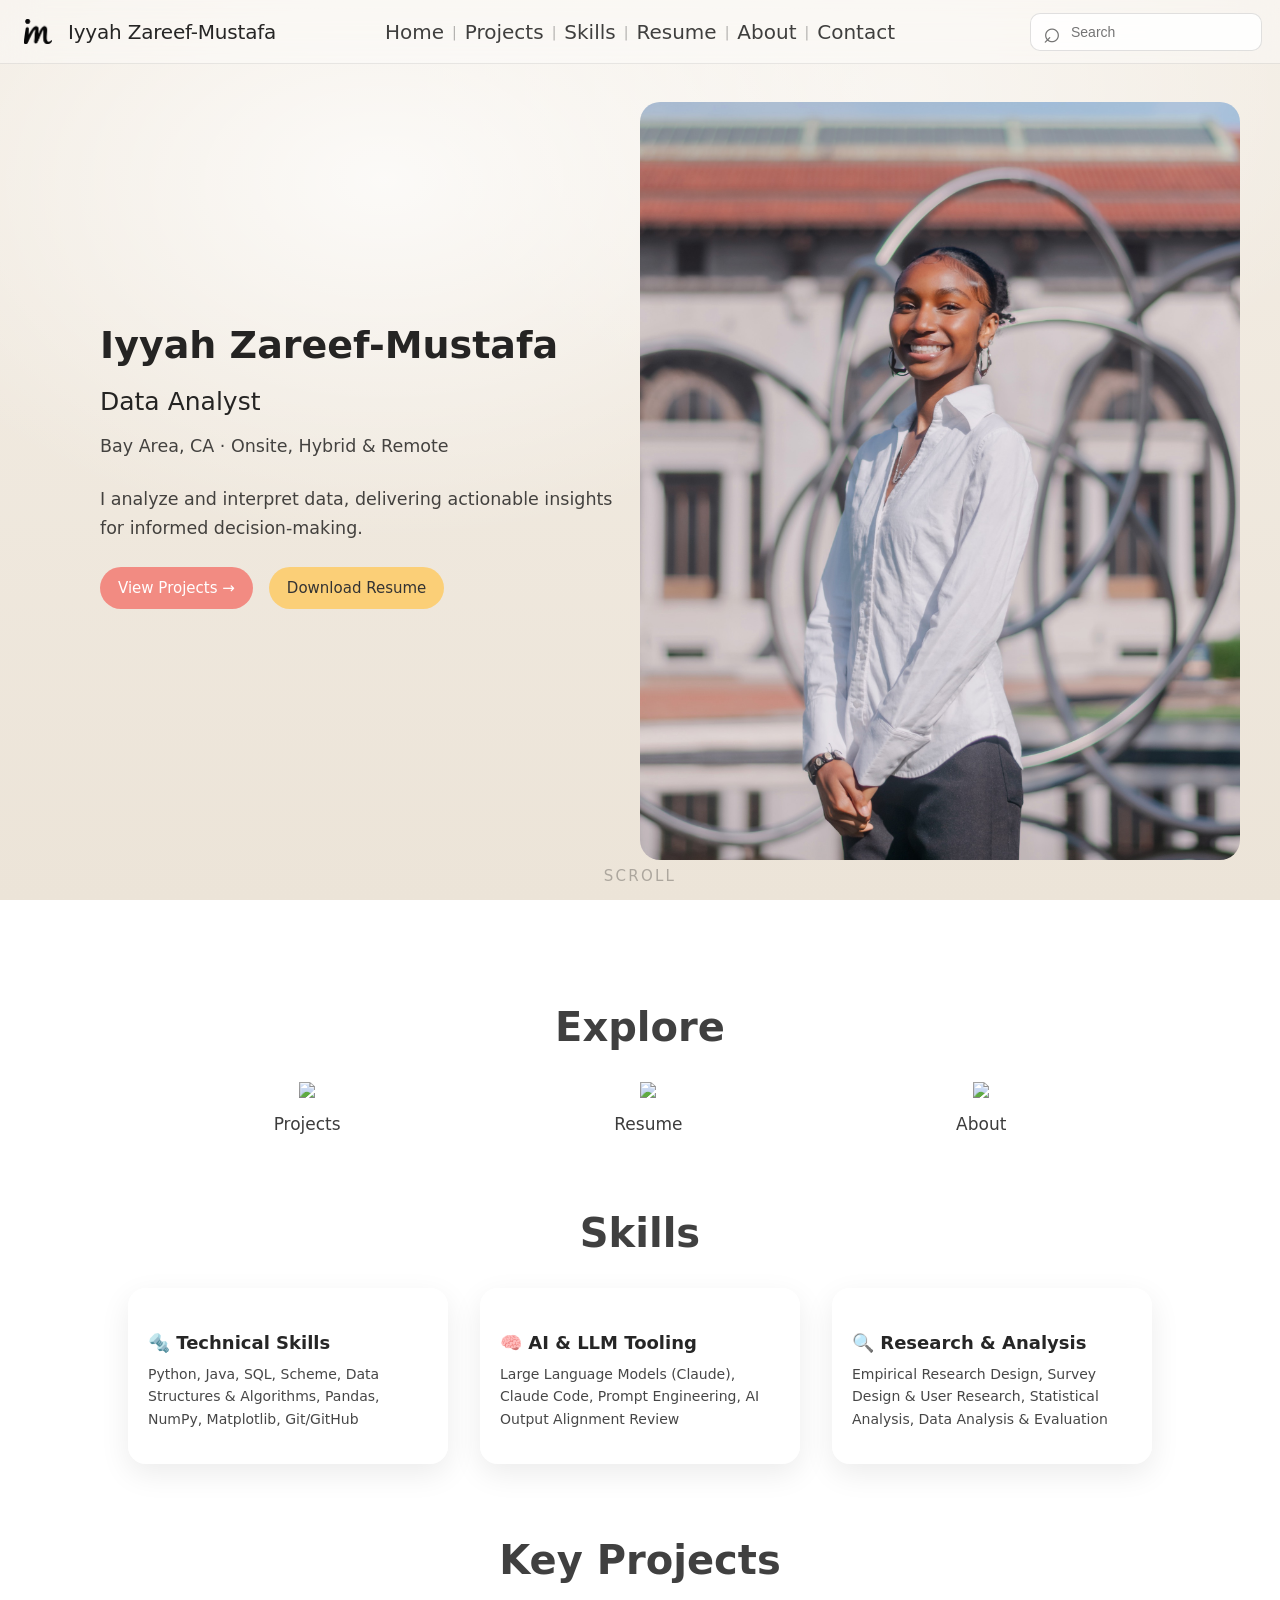
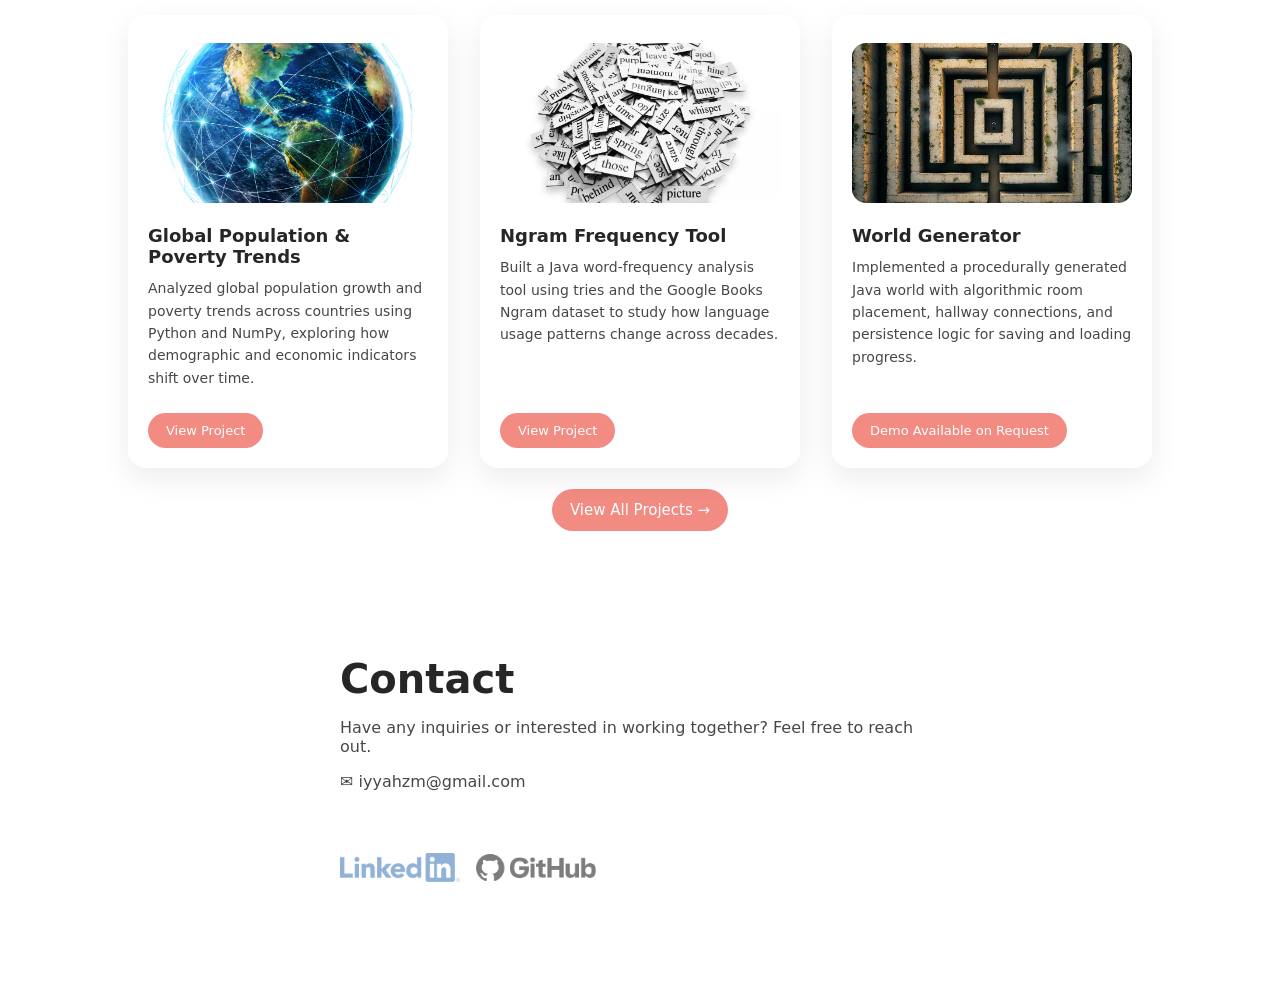
==== commit 69fc5a39: "Add files via upload" ====
--- a/index.html
+++ b/index.html
@@ -19,15 +19,13 @@
       <nav class="nav">
         <a href="index.html" class="nav-link">Home</a>
         <span class="nav-separator">|</span>
-        <a href="index.html#projects" class="nav-link">Projects</a>
+        <a href="projects.html" class="nav-link">Projects</a>
         <span class="nav-separator">|</span>
         <a href="index.html#skills" class="nav-link">Skills</a>
         <span class="nav-separator">|</span>
         <a href="resume.html" class="nav-link">Resume</a>
         <span class="nav-separator">|</span>
-        <a href="index.html#about" class="nav-link">About</a>
-        <span class="nav-separator">|</span>
-        <a href="index.html#leadership" class="nav-link">Leadership</a>
+        <a href="about.html" class="nav-link">About</a>
         <span class="nav-separator">|</span>
         <a href="index.html#contact" class="nav-link">Contact</a>
       </nav>
@@ -62,35 +60,54 @@
   <main class="desktop">
     <h2 class="section-title">Explore</h2>
     <div class="icons">
-      <div class="icon"><img src="assets/folder-original.png" class="folder-svg"><div class="label">Projects</div></div>
-      <div class="icon"><img src="assets/folder-purple.png" class="folder-svg"><div class="label">Skills</div></div>
-      <div class="icon"><img src="assets/folder-green.png" class="folder-svg"><div class="label">Resume</div></div>
-      <div class="icon"><img src="assets/folder-yellow.png" class="folder-svg"><div class="label">About</div></div>
-      <div class="icon"><img src="assets/folder-red.png" class="folder-svg"><div class="label">Leadership</div></div>
+  <a href="projects.html" class="icon"><img src="assets/folder-original.png" class="folder-svg"><div class="label">Projects</div></a>
+  <a href="resume.html" class="icon"><img src="assets/folder-green.png" class="folder-svg"><div class="label">Resume</div></a>
+  <a href="about.html" class="icon"><img src="assets/folder-yellow.png" class="folder-svg"><div class="label">About</div></a>
+</div>
+  </main>
+
+  <section id="skills" class="content-section">
+    <h2 class="section-title">Skills</h2>
+    <div class="projects-grid">
+      <div class="project-card skill-card">
+        <h3>🔩 Technical Skills</h3>
+        <p>Python, Java, SQL, Scheme, Data Structures & Algorithms, Pandas, NumPy, Matplotlib, Git/GitHub</p>
+      </div>
+      <div class="project-card skill-card">
+        <h3>🧠 AI & LLM Tooling</h3>
+        <p>Large Language Models (Claude), Claude Code, Prompt Engineering, AI Output Alignment Review</p>
+      </div>
+      <div class="project-card skill-card">
+        <h3>🔍 Research & Analysis</h3>
+        <p>Empirical Research Design, Survey Design & User Research, Statistical Analysis, Data Analysis & Evaluation</p>
+      </div>
     </div>
-  </main>
+  </section>
 
   <section id="projects" class="content-section">
     <h2 class="section-title">Key Projects</h2>
     <div class="projects-grid">
       <div class="project-card">
-        <div class="project-image placeholder">Insert Image</div>
-        <h3>Insert Project Title</h3>
-        <p>Insert Project Description.</p>
-        <a href="#" class="project-btn pink">View Project</a>
+        <img src="assets/dataworld.png" alt="Global Population & Poverty Trends visualization" class="project-image">
+        <h3>Global Population & Poverty Trends</h3>
+        <p>Analyzed global population growth and poverty trends across countries using Python and NumPy, exploring how demographic and economic indicators shift over time.</p>
+        <a href="projects.html" class="project-btn pink">View Project</a>
       </div>
       <div class="project-card">
-        <div class="project-image placeholder">Insert Image</div>
-        <h3>Insert Project Title</h3>
-        <p>Insert Project Description.</p>
-        <a href="#" class="project-btn purple">View Project</a>
+        <img src="assets/gettywords.jpg.webp" alt="Ngram Frequency Tool visualization" class="project-image">
+        <h3>Ngram Frequency Tool</h3>
+        <p>Built a Java word-frequency analysis tool using tries and the Google Books Ngram dataset to study how language usage patterns change across decades.</p>
+        <a href="projects.html" class="project-btn purple">View Project</a>
       </div>
       <div class="project-card">
-        <div class="project-image placeholder">Insert Image</div>
-        <h3>Insert Project Title</h3>
-        <p>Insert Project Description.</p>
-        <a href="#" class="project-btn yellow">View Project</a>
+        <img src="assets/maze.png" alt="World Generator screenshot" class="project-image">
+        <h3>World Generator</h3>
+        <p>Implemented a procedurally generated Java world with algorithmic room placement, hallway connections, and persistence logic for saving and loading progress.</p>
+        <a href="projects.html" class="project-btn yellow">Demo Available on Request</a>
       </div>
+    </div>
+    <div style="text-align:center; margin-top:32px;">
+      <a href="projects.html" class="btn btn-primary">View All Projects →</a>
     </div>
   </section>
 
@@ -99,27 +116,18 @@
       <div class="contact-left">
         <h2>Contact</h2>
         <p>Have any inquiries or interested in working together? Feel free to reach out.</p>
-        <div class="contact-info">
-          <a href="mailto:iyyahzm@gmail.com">✉️ iyyahzm@gmail.com</a>
-          <div class="socials">
-            <a href="https://www.linkedin.com/in/iyyah" target="_blank" aria-label="LinkedIn">
-              <img src="assets/linkedin.png" alt="LinkedIn">
-            </a>
-            <a href="https://github.com/iyyahzm" target="_blank" aria-label="GitHub">
-              <img src="assets/github.png" alt="GitHub">
-            </a>
-          </div>
+        <p>
+          <a href="mailto:iyyahzm@gmail.com" class="contact-email-inline">✉️ iyyahzm@gmail.com</a>
+        </p>
+        <div class="socials">
+          <a href="https://www.linkedin.com/in/iyyah" target="_blank" aria-label="LinkedIn">
+            <img src="assets/linkedin.png" alt="LinkedIn">
+          </a>
+          <a href="https://github.com/iyyahzm" target="_blank" aria-label="GitHub">
+            <img src="assets/github.png" alt="GitHub">
+          </a>
         </div>
       </div>
-      <form class="contact-form">
-        <div class="row">
-          <input type="text" placeholder="First Name" />
-          <input type="text" placeholder="Last Name" />
-        </div>
-        <input type="email" placeholder="Email" />
-        <textarea placeholder="Message"></textarea>
-        <button type="submit" class="contact-send">Send</button>
-      </form>
     </div>
   </section>
 
--- a/styles.css
+++ b/styles.css
@@ -7,14 +7,10 @@
   padding: 28px 10% 80px;
 }
 
-.content-section h2 {
-  font-size: 28px;
-  margin-bottom: 32px;
-}
 
 .scroll-cue {
   position: absolute;
-  bottom: 32px;
+  bottom: 15px;
   left: 50%;
   transform: translateX(-50%);
   font-size: 15px;
@@ -32,16 +28,14 @@
   100% { transform: translate(-50%, 0); }
 }
 
-/* Add spacing before projects section */
-#projects .section-title {
+/* #projects .section-title {
   margin-top: 16px;
   margin-bottom: 48px;
-}
-
+} */
 
 .section-title {
   text-align: center;
-  font-size: 28px;
+  font-size: 40px;
   font-weight: 600;
   margin-top: 24px;
   margin-bottom: 32px;
@@ -50,60 +44,75 @@
   z-index: 5;
 }
 
+#projects .section-title {
+  margin-top: 0;
+}
 
 .projects-grid {
   display: grid;
   grid-template-columns: repeat(auto-fit, minmax(260px, 1fr));
   gap: 32px;
+  align-items: stretch;
 }
 
 .project-card {
   background: rgba(255, 255, 255, 0.55);
   backdrop-filter: blur(12px);
   -webkit-backdrop-filter: blur(12px);
-
   border-radius: 18px;
-  padding: 20px;
+  padding: 28px 20px 20px;
   box-shadow:
     0 10px 30px rgba(0,0,0,0.08),
     inset 0 1px 0 rgba(255,255,255,0.6);
-
   display: flex;
   flex-direction: column;
-  gap: 14px;
-}
-
-.project-image {
-  height: 160px;
-  border-radius: 14px;
-
-  display: flex;
-  align-items: center;
-  justify-content: center;
-
-  font-size: 14px;
-  letter-spacing: 0.4px;
-}
-
-.project-image.placeholder {
-  background: rgba(255,255,255,0.6);
-  border: 2px dashed rgba(0,0,0,0.15);
-  color: rgba(0,0,0,0.5);
+  gap: 6px;
+  height: 100%;
 }
 
 .project-card h3 {
   font-size: 18px;
+  margin-top: 16px;
+  margin-bottom: 0;
+}
+
+.project-image {
+  width: 100%;
+  height: 160px;
+  object-fit: cover;
+  border-radius: 14px;
+  display: block;
+}
+
+.view-all-btn {
+  padding: 22px 44px;
+  font-size: 20px;
+  border-radius: 999px;
+  background: #f28b82;
+  color: white;
+  text-decoration: none;
+  font-weight: 600;
+  display: inline-block;
   margin-top: 8px;
+  box-shadow: 0 6px 16px rgba(242, 139, 130, 0.35);
+  transition: transform 0.2s ease, box-shadow 0.2s ease;
+}
+
+.view-all-btn:hover {
+  transform: translateY(-2px);
+  box-shadow: 0 10px 24px rgba(0,0,0,0.15);
 }
 
 .project-card p {
   font-size: 14px;
   line-height: 1.6;
   opacity: 0.85;
+  margin-top: 4px;
+  flex-grow: 1;
 }
 
 .project-btn {
-  margin-top: auto;
+  margin-top: 4px;
   align-self: flex-start;
   padding: 10px 18px;
   border-radius: 999px;
@@ -111,14 +120,9 @@
   font-size: 13px;
   font-weight: 500;
   box-shadow: none;
-  /* transition:
-    transform 0.18s cubic-bezier(0.4, 0, 0.2, 1),
-    box-shadow 0.18s cubic-bezier(0.4, 0, 0.2, 1),
-    filter 0.18s cubic-bezier(0.4, 0, 0.2, 1); */
   transition: transform 0.2s ease, box-shadow 0.2s ease, filter 0.2s ease;
 }
 
-/* Button color variants (matching your example vibe) */
 .project-btn.pink {
   background: #f28B82;
   color: white;
@@ -130,8 +134,7 @@
 }
 
 .project-btn.yellow {
-  background: #f28B82; 
-  /* background: fbcf77 */
+  background: #f28B82;
   color: white;
 }
 
@@ -147,19 +150,14 @@
   background: #F2C078;
 }
 
-
 .project-btn:hover {
-  /* transform: translateY(-2px);
-  box-shadow: 0 10px 22px rgba(0,0,0,0.14); */
   transform: translateY(-2px);
   box-shadow: 0 8px 20px rgba(0, 0, 0, 0.12);
 }
 
 html {
   scroll-behavior: smooth;
-  min-height: 100%;
-}
-
+}
 
 html, body {
   height: 100%;
@@ -190,6 +188,16 @@
   background-repeat: no-repeat;
 }
 
+.folder {
+  background-color: rgba(255, 255, 255, 0.2);
+  border-radius: 10px;
+  transition: background-color 0.2s ease;
+}
+
+.folder:hover {
+  background-color: rgba(255, 255, 255, 0.4);
+}
+
 .profile-image {
   width: 100%;
   height: 100%;
@@ -204,27 +212,21 @@
   inset: 0 0 auto 0;
   height: 64px;
   padding: 12px 18px;
-
   display: flex;
   align-items: center;
   justify-content: space-between;
-
   background: rgba(255,255,255,.35);
   backdrop-filter: blur(18px);
   -webkit-backdrop-filter: blur(18px);
-
   border-bottom: 1px solid rgba(0,0,0,.08);
   z-index: 10;
 }
 
-/* Center navigation exactly */
 .topbar-center {
   position: absolute;
   left: 50%;
   transform: translateX(-50%);
 }
-
-/* Brand */
 
 .logo {
   width: 40px;
@@ -255,7 +257,6 @@
   letter-spacing: -0.2px;
 }
 
-/* Nav */
 .nav {
   display: flex;
   align-items: center;
@@ -277,22 +278,18 @@
   font-size: 14px;
 }
 
-/* Right */
 .topbar-right {
   display: flex;
   align-items: center;
   gap: 12px;
 }
 
-/* Search */
 .search {
   display: flex;
   align-items: center;
   gap: 8px;
-
   padding: 8px 12px;
   height: 38px;
-
   border-radius: 10px;
   background: rgba(255,255,255,.85);
   border: 1px solid rgba(0,0,0,.12);
@@ -312,7 +309,6 @@
 }
 
 .hero {
-  /* min-height: calc(100vh - 64px); */
   min-height: calc(100vh);
   display: flex;
   align-items: center;
@@ -320,14 +316,12 @@
   padding-right: 50px;
   position: relative;
   background: transparent;
-  position: relative;
 }
 
 .location {
   font-size: 14px;
   opacity: 0.7;
   margin-top: 6px;
-  /* margin-bottom: 20px; */
 }
 
 .hero-inner {
@@ -339,13 +333,11 @@
 .hero-left {
   max-width: 520px;
   font-weight: 450;
-  /* padding-right: 2%; */
 }
 
 .hero-left h1 {
   font-size: 38px;
   margin-bottom: 8px;
-  
 }
 
 .hero-left h2 {
@@ -359,8 +351,6 @@
   line-height: 1.65;
   opacity: 0.85;
   margin-bottom: 24px;
-  /* max-width: 450px; */
-  
 }
 
 .hero-actions {
@@ -368,7 +358,6 @@
   gap: 16px;
 }
 
-/* Buttons — this is why they looked good */
 .btn {
   padding: 12px 18px;
   border-radius: 999px;
@@ -391,67 +380,50 @@
 .btn:hover {
   transform: translateY(-2px);
   box-shadow: 0 8px 20px rgba(0, 0, 0, 0.12);
-  /* filter: brightness(0.95); */
 }
 
 .hero-right {
   position: absolute;
-  top: 64px;              /* height of top bar */
-  right: 0;
-  width: 50vw;            /* right half of screen */
-  height: calc(100vh - 64px);
+  top: 102px;
+  right: 40px;
+  bottom: 40px;
+  left: 50%;
   overflow: hidden;
   z-index: 1;
-}
-
-/* .hero-right::before {
-  content: "";
-  position: absolute;
-  left: 0;
-  top: 0;
-  width: 200px;
+  border-radius: 20px;
+}
+
+.hero-right img {
+  width: 100%;
   height: 100%;
-  background: linear-gradient(
-    to right,
-    rgba(255, 248, 238, 1),
-    rgba(255, 248, 238, 0)
-  );
-  z-index: .3;
-} */
-
-/* Image (original card-style placement) */
-.hero-right img {
-  width: 100%;
-  height: 100%;
-  object-fit: cover;      /* fills like the AI mockup */
-  border-radius: 0;       /* removes card look */
-  box-shadow: none;
+  object-fit: cover;
+  display: block;
+  box-shadow: 0 8px 24px rgba(0,0,0,0.10);
 }
 
 /* ================= DESKTOP ================= */
 .desktop {
   margin-bottom: 24px;
-  /* padding-top: 24px; */
   padding-top: 80px;
 }
 
 .icons {
   display: flex;
-  justify-content: space-evenly; /* ✅ makes edges = gaps */
+  justify-content: space-evenly;
   align-items: flex-start;
   width: 100%;
   margin: 24px 0 12px;
 }
 
-/* Folder icon */
 .icon {
   text-align: center;
   cursor: pointer;
+  text-decoration: none;
+  color: inherit;
 }
 
 .folder-svg {
-  width: 150px;
-  /* 136 */
+  width: 230px;
   transition: transform 0.2s ease;
   filter: saturate(0.9);
 }
@@ -467,48 +439,27 @@
   opacity: 0.9;
 }
 
-.contact-section {
-  padding: 72px 10%;
-  /* margin-bottom: 48px; */
+.content-section {
+  padding: 28px 10% 80px;
+}
+
+#skills.content-section {
+  padding-bottom: 45px;
 }
 
 .contact-container {
-  display: grid;
-  grid-template-columns: 1fr 1fr;
-  gap: 64px;
-  align-items: start;
+  display: block;
+  max-width: 600px;
+  margin: 0 auto;
 }
 
 .contact-left h2 {
-  font-size: 32px;
+  font-size: 40px;
   margin-bottom: 12px;
 }
 
 .contact-left p {
   opacity: 0.85;
-}
-
-.contact-sub {
-  margin-bottom: 32px;
-  /* opacity: 0.8;
-  max-width: 420px; */
-}
-
-/* .contact-socials {
-  display: flex;
-  gap: 16px;
-  align-items: center;
-  margin-top: 16px;
-}
-
-.contact-email {
-  font-weight: 500;
-} */
-
-.contact-info {
-  display: flex;
-  flex-direction: column;
-  gap: 12px;
 }
 
 .socials {
@@ -536,86 +487,11 @@
   opacity: 0.6;
 }
 
-.contact-form {
-  display: flex;
-  flex-direction: column;
-  gap: 14px;
-}
-
-.contact-send:hover {
-  transform: translateY(-2px);
-  box-shadow: 0 8px 20px rgba(0, 0, 0, 0.12);
-  /* box-shadow: 0 10px 22px rgba(0, 0, 0, 0.22); */
-}
-
-.contact-form .row {
-  display: flex;
-  gap: 12px;
-}
-
-.contact-send {
-  font-size: 13px;  /* was ~14px */
-}
-
-.contact-form input,
-.contact-form textarea {
-  padding: 10px 12px;
-  border-radius: 6px;
-  border: 1px solid rgba(0,0,0,0.15);
-  background: transparent;
-  font-size: 14px;
-}
-
-/* .contact-form textarea {
-  min-height: 120px;
-  resize: none;
-} */
-
-.contact-form button {
-  align-self: flex-end;
-  padding: 10px 18px;
-  border-radius: 10px;
-  border: none;
-  background: #a04a1f; /* match your button color */
-  color: white;
-  cursor: pointer;
-  /* transition:
-    transform 0.18s cubic-bezier(0.4, 0, 0.2, 1),
-    box-shadow 0.18s cubic-bezier(0.4, 0, 0.2, 1),
-    filter 0.18s cubic-bezier(0.4, 0, 0.2, 1); */
-  transition: transform 0.2s ease, box-shadow 0.2s ease, filter 0.2s ease;
-}
-
-.contact-form button:hover {
-  transform: translateY(-2px);
-  box-shadow: 0 8px 20px rgba(0, 0, 0, 0.12);
-  filter: brightness(1.03);
+.contact-section {
+  padding: 24px 10% 72px;
 }
 
 .contact-section a {
   color: inherit;
   text-decoration: none;
-}
-
-
-
-
-
-/* ================= MOBILE =================
-@media (max-width: 768px) {
-  .icons {
-    display: grid;
-    grid-template-columns: repeat(2, 1fr);
-    gap: 20px;
-    padding: 20px;
-  }
-
-  .icon {
-    position: relative;
-    left: auto;
-    top: auto;
-    width: 100%;
-    text-align: center;
-    cursor: pointer;
-  }
-} */+}
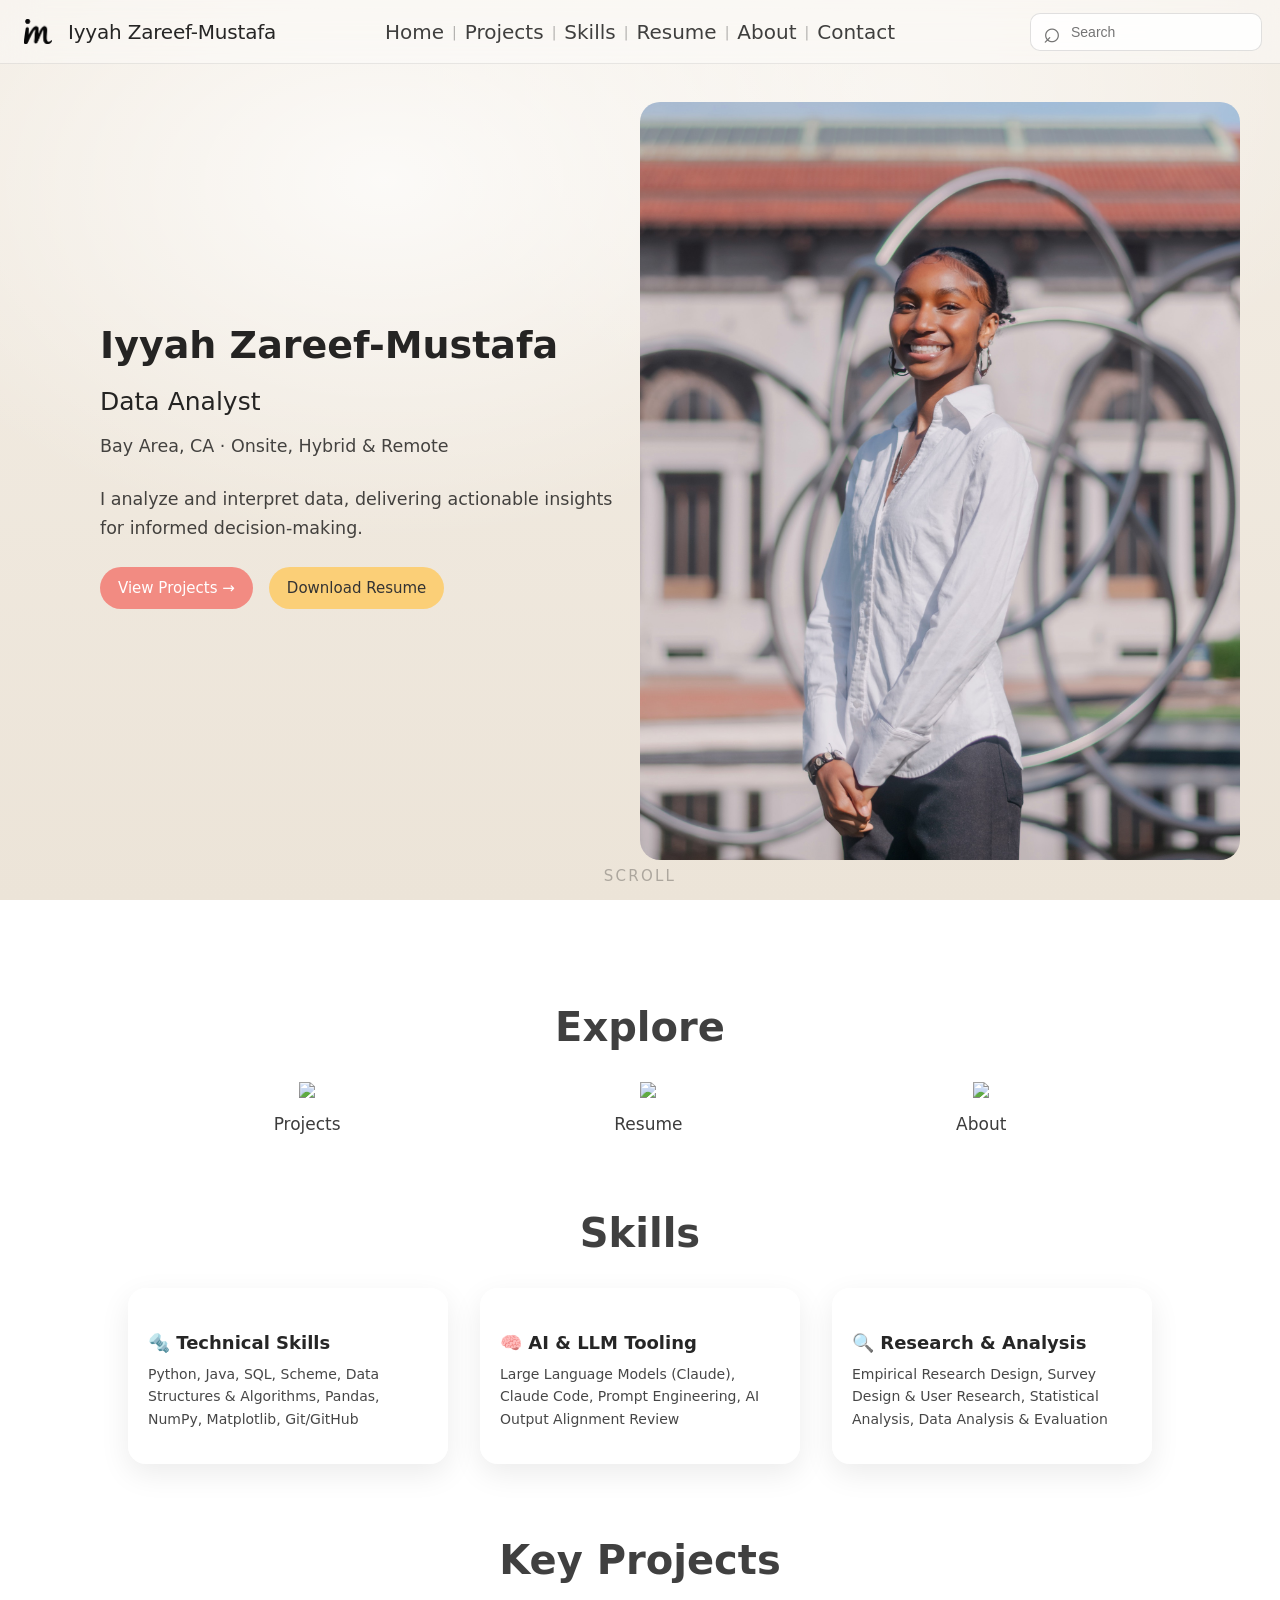
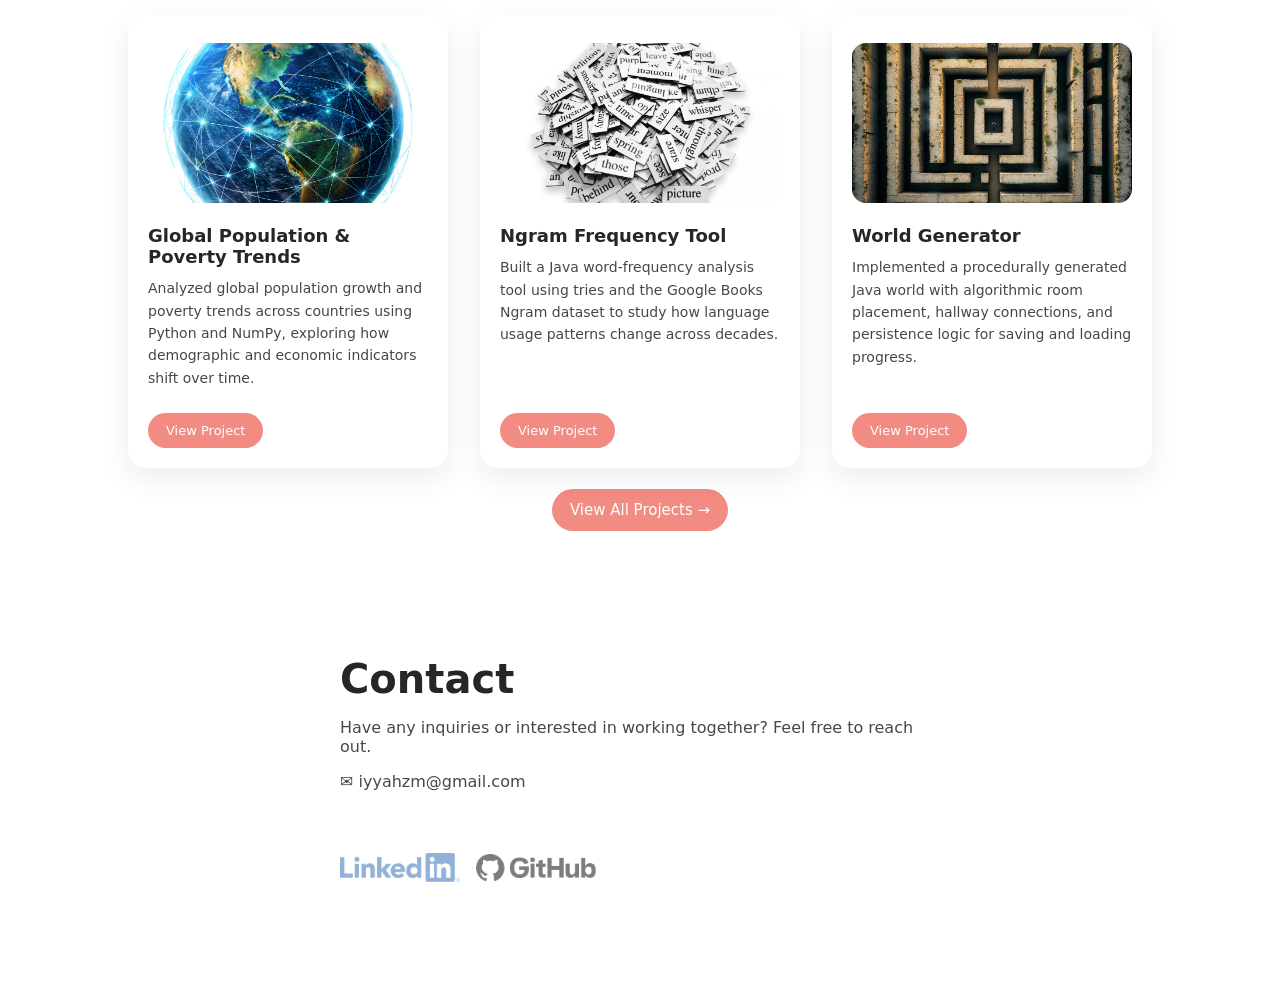
==== commit e629d5e9: "Add files via upload" ====
--- a/index.html
+++ b/index.html
@@ -103,7 +103,7 @@
         <img src="assets/maze.png" alt="World Generator screenshot" class="project-image">
         <h3>World Generator</h3>
         <p>Implemented a procedurally generated Java world with algorithmic room placement, hallway connections, and persistence logic for saving and loading progress.</p>
-        <a href="projects.html" class="project-btn yellow">Demo Available on Request</a>
+        <a href="projects.html" class="project-btn yellow">View Project</a>
       </div>
     </div>
     <div style="text-align:center; margin-top:32px;">
--- a/styles.css
+++ b/styles.css
@@ -380,6 +380,7 @@
 .btn:hover {
   transform: translateY(-2px);
   box-shadow: 0 8px 20px rgba(0, 0, 0, 0.12);
+  
 }
 
 .hero-right {
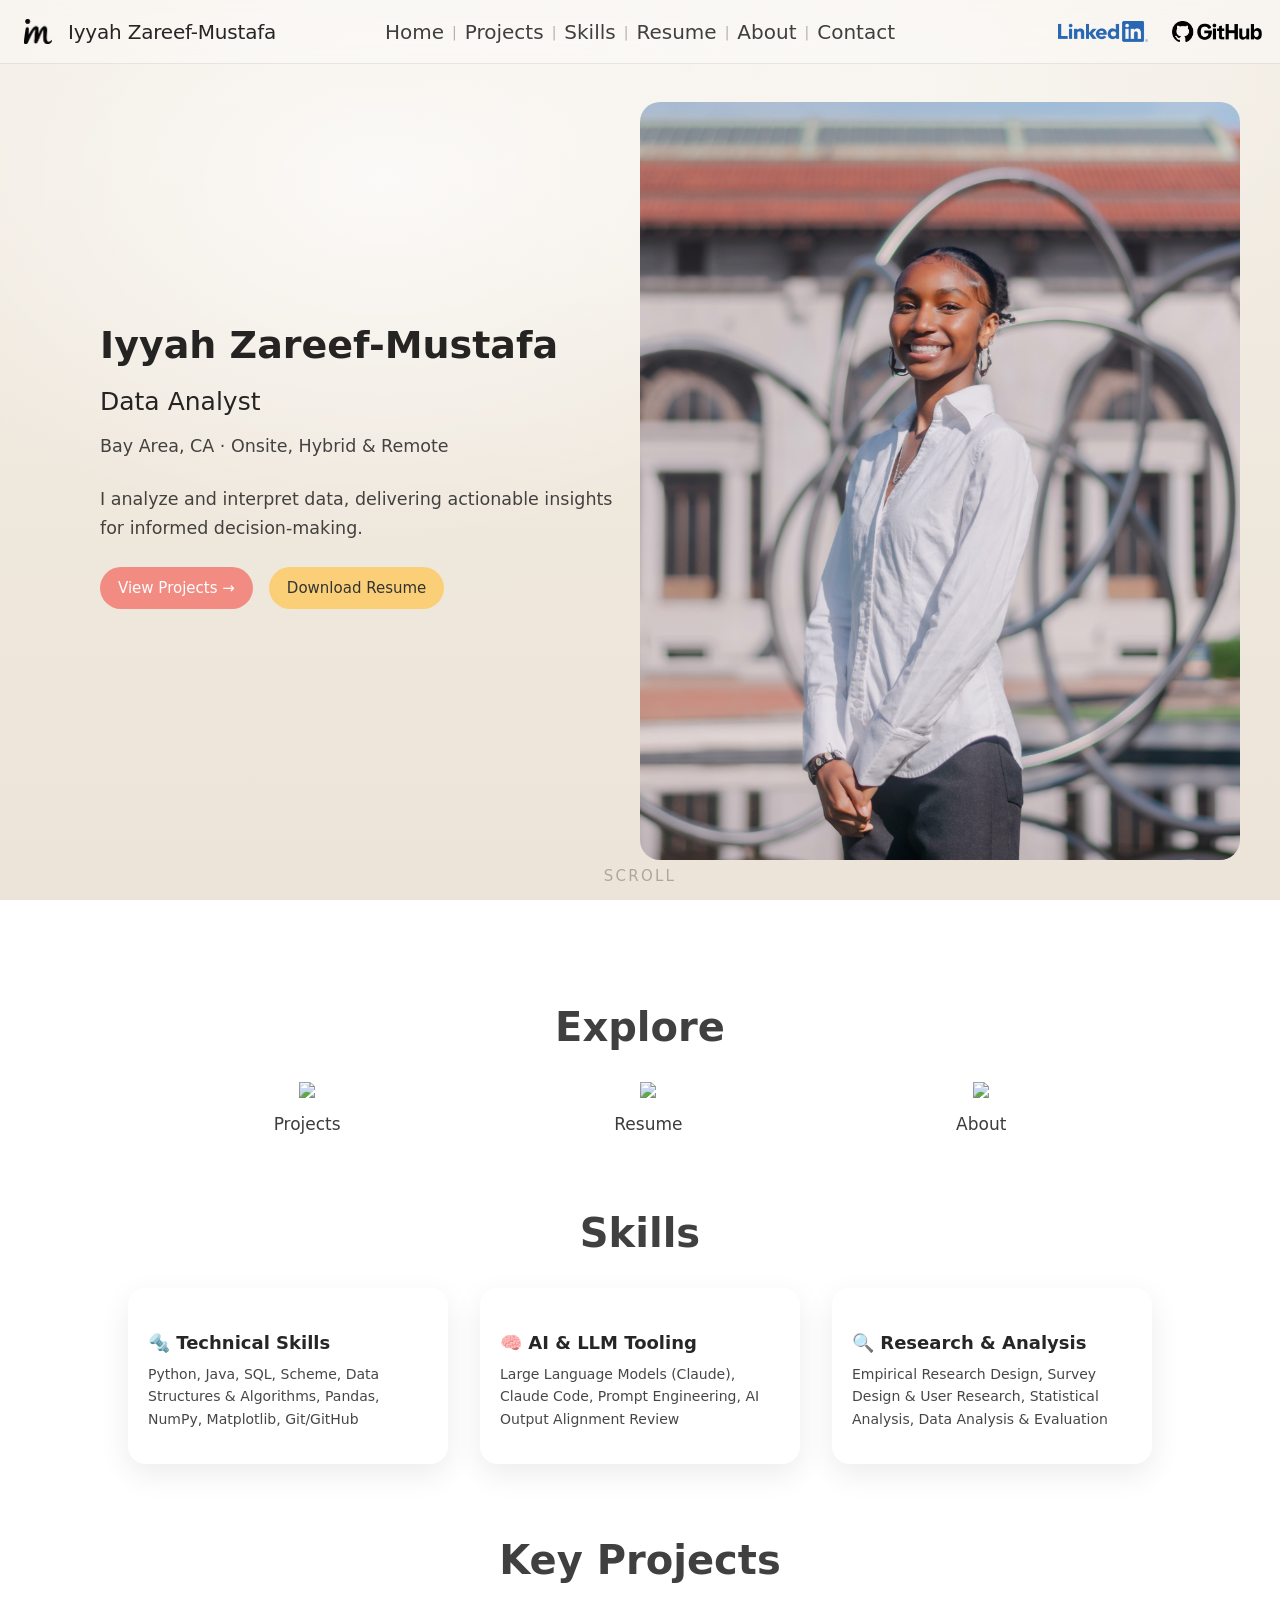
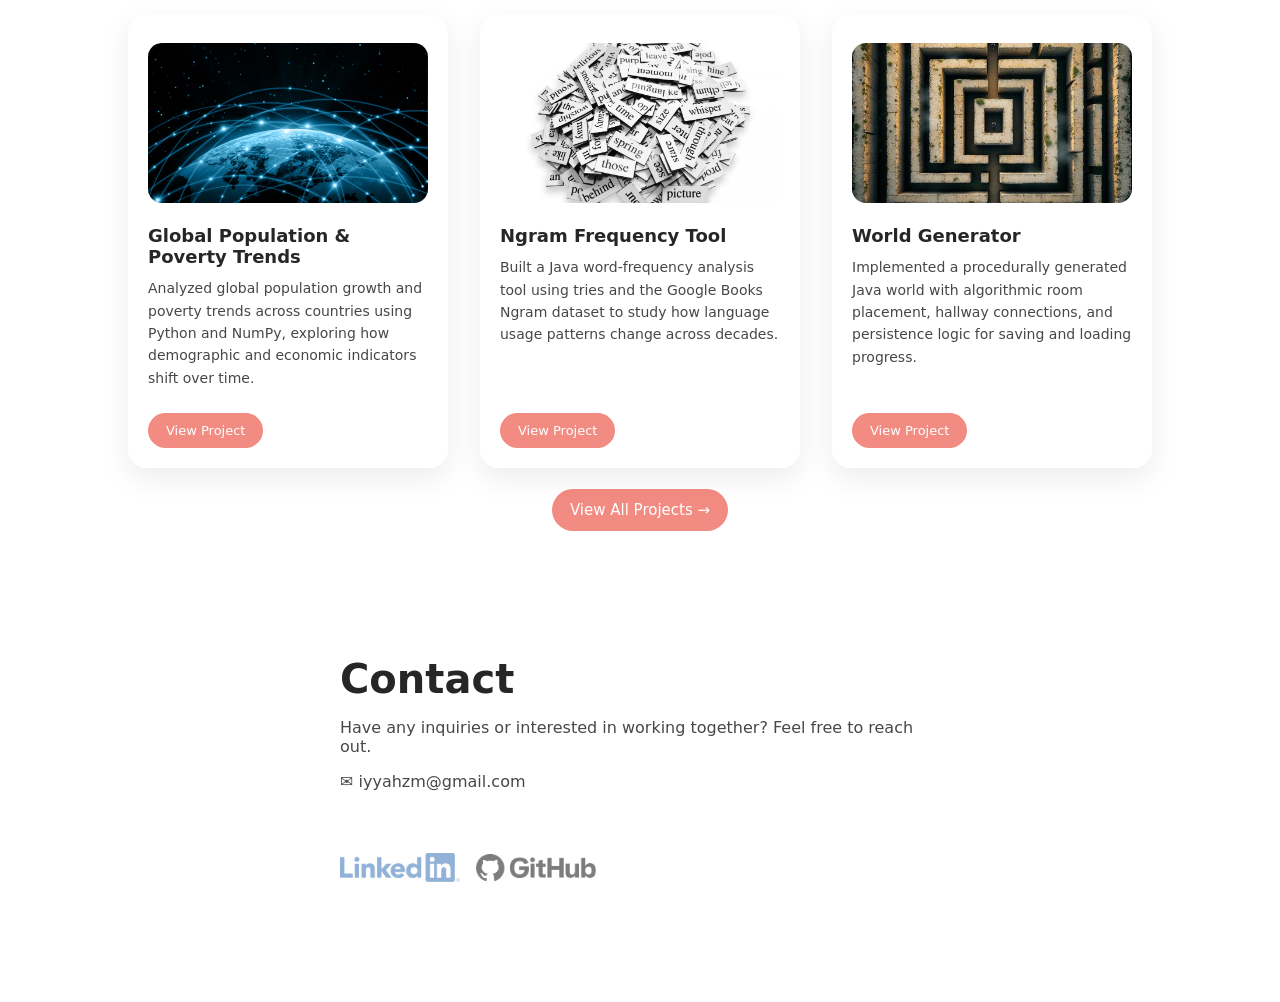
==== commit 6492fbaf: "Add files via upload" ====
--- a/index.html
+++ b/index.html
@@ -31,11 +31,16 @@
       </nav>
     </div>
     <div class="topbar-right">
-      <div class="search">
-        <span class="search-icon">⌕</span>
-        <input type="text" placeholder="Search">
-      </div>
-    </div>
+  <div class="topbar-socials">
+    <a href="https://www.linkedin.com/in/iyyah" target="_blank" rel="noopener" class="topbar-social-link">
+      <img src="assets/linkedin.png" alt="LinkedIn" class="topbar-social-icon">
+    </a>
+    <a href="https://github.com/iyyahzm" target="_blank" rel="noopener" class="topbar-social-link">
+      <img src="assets/github.png" alt="GitHub" class="topbar-social-icon">
+    </a>
+  </div>
+</div>
+</div>
   </header>
 
   <section class="hero">
@@ -91,19 +96,19 @@
         <img src="assets/dataworld.png" alt="Global Population & Poverty Trends visualization" class="project-image">
         <h3>Global Population & Poverty Trends</h3>
         <p>Analyzed global population growth and poverty trends across countries using Python and NumPy, exploring how demographic and economic indicators shift over time.</p>
-        <a href="projects.html" class="project-btn pink">View Project</a>
+        <a href="https://github.com/iyyahzm/global-population-poverty-trends" class="project-btn pink" target="_blank" rel="noopener">View Project</a>
       </div>
       <div class="project-card">
         <img src="assets/gettywords.jpg.webp" alt="Ngram Frequency Tool visualization" class="project-image">
         <h3>Ngram Frequency Tool</h3>
         <p>Built a Java word-frequency analysis tool using tries and the Google Books Ngram dataset to study how language usage patterns change across decades.</p>
-        <a href="projects.html" class="project-btn purple">View Project</a>
+        <a href="https://github.com/iyyahzm/ngram-frequency-tool" class="project-btn pink" target="_blank" rel="noopener">View Project</a>
       </div>
       <div class="project-card">
         <img src="assets/maze.png" alt="World Generator screenshot" class="project-image">
         <h3>World Generator</h3>
         <p>Implemented a procedurally generated Java world with algorithmic room placement, hallway connections, and persistence logic for saving and loading progress.</p>
-        <a href="projects.html" class="project-btn yellow">View Project</a>
+        <a href="https://github.com/iyyahzm/world-generator" class="project-btn pink" target="_blank" rel="noopener">View Project</a>
       </div>
     </div>
     <div style="text-align:center; margin-top:32px;">
@@ -149,5 +154,6 @@
     });
   </script>
 
+
 </body>
 </html>
--- a/styles.css
+++ b/styles.css
@@ -6,7 +6,6 @@
 .content-section {
   padding: 28px 10% 80px;
 }
-
 
 .scroll-cue {
   position: absolute;
@@ -188,6 +187,33 @@
   background-repeat: no-repeat;
 }
 
+.topbar-socials {
+  display: flex;
+  align-items: center;
+  gap: 24px;
+}
+
+.topbar-social-link {
+  display: flex;
+  align-items: center;
+  gap: 8px;
+  text-decoration: none;
+  color: rgba(0,0,0,.75);
+  font-size: 15px;
+  font-weight: 500;
+  transition: color 0.2s ease;
+}
+
+.topbar-social-link:hover {
+  color: rgba(0,0,0,1);
+}
+
+.topbar-social-icon {
+  width: 90px;
+  height: 90px;
+  object-fit: contain;
+}
+
 .folder {
   background-color: rgba(255, 255, 255, 0.2);
   border-radius: 10px;
@@ -284,7 +310,7 @@
   gap: 12px;
 }
 
-.search {
+/* .search {
   display: flex;
   align-items: center;
   gap: 8px;
@@ -306,7 +332,7 @@
   background: transparent;
   font-size: 14px;
   width: 180px;
-}
+} */
 
 .hero {
   min-height: calc(100vh);
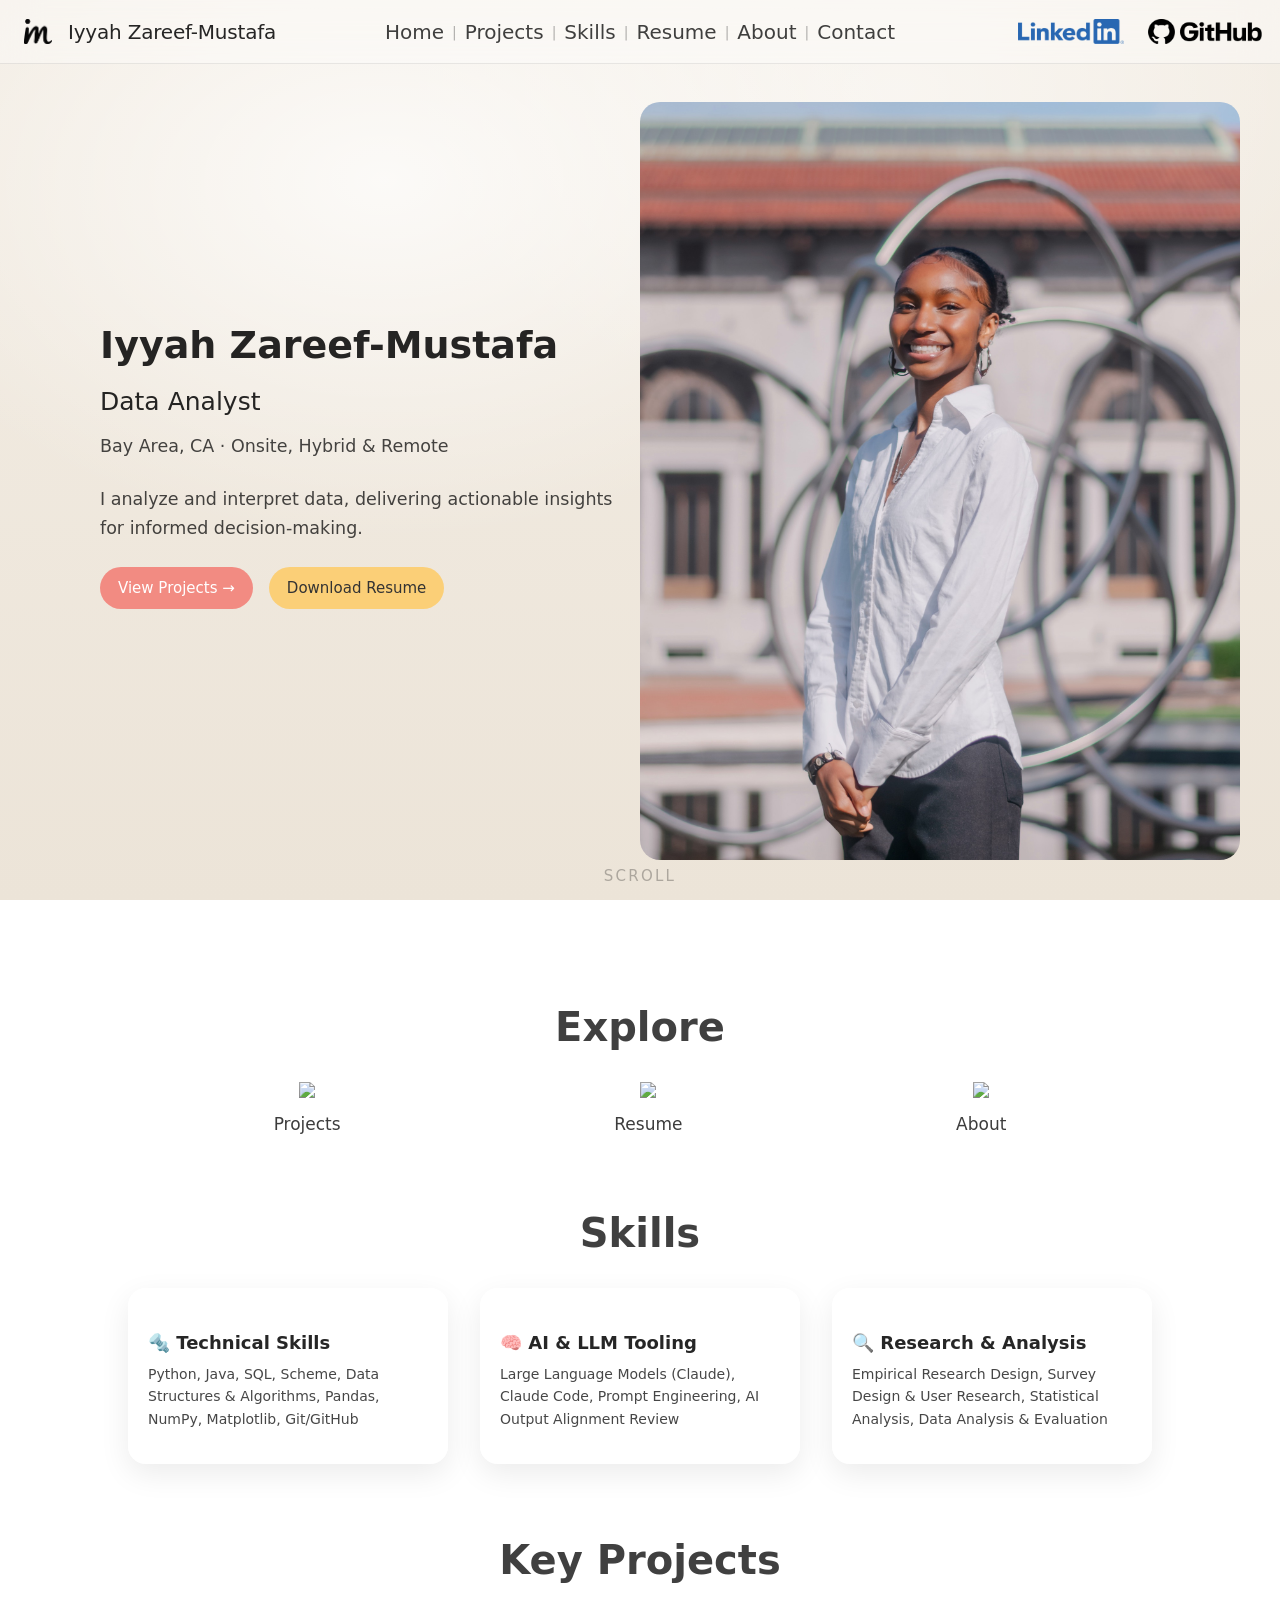
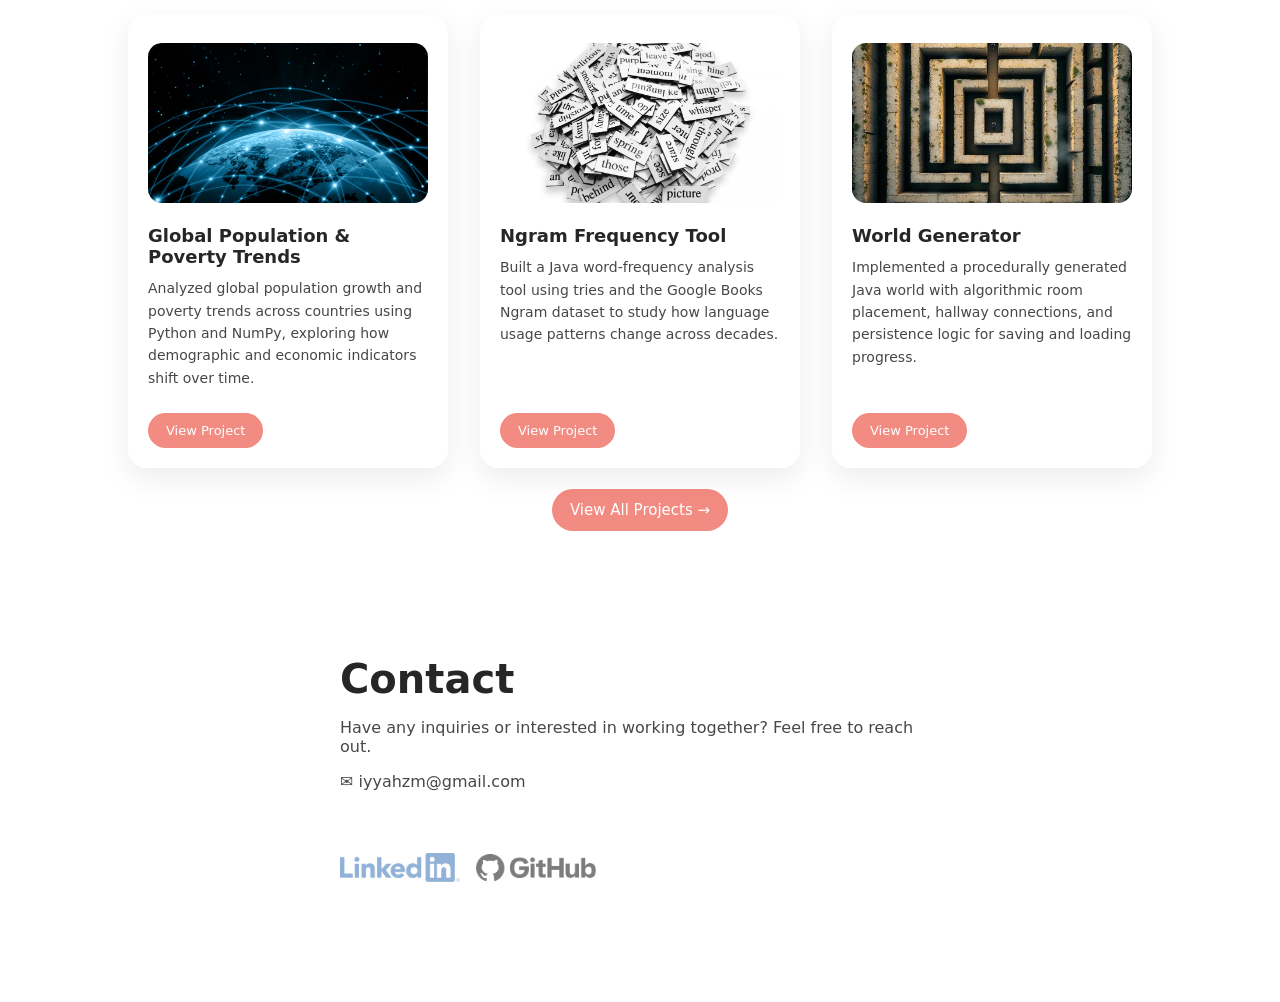
==== commit 6a603efb: "Add files via upload" ====
--- a/index.html
+++ b/index.html
@@ -31,17 +31,38 @@
       </nav>
     </div>
     <div class="topbar-right">
-  <div class="topbar-socials">
-    <a href="https://www.linkedin.com/in/iyyah" target="_blank" rel="noopener" class="topbar-social-link">
-      <img src="assets/linkedin.png" alt="LinkedIn" class="topbar-social-icon">
-    </a>
-    <a href="https://github.com/iyyahzm" target="_blank" rel="noopener" class="topbar-social-link">
-      <img src="assets/github.png" alt="GitHub" class="topbar-social-icon">
-    </a>
+      <div class="topbar-socials">
+        <a href="https://www.linkedin.com/in/iyyah" target="_blank" rel="noopener" class="topbar-social-link">
+          <img src="assets/linkedin.png" alt="LinkedIn" class="topbar-social-icon">
+        </a>
+        <a href="https://github.com/iyyahzm" target="_blank" rel="noopener" class="topbar-social-link">
+          <img src="assets/github.png" alt="GitHub" class="topbar-social-icon">
+        </a>
+      </div>
+    </div>
+    <button class="hamburger-btn" id="hamburger-btn" aria-label="Open menu" aria-expanded="false">
+      <span></span>
+      <span></span>
+      <span></span>
+    </button>
+  </header>
+
+  <div class="mobile-menu" id="mobile-menu">
+    <a href="index.html" class="mobile-nav-link">Home</a>
+    <a href="projects.html" class="mobile-nav-link">Projects</a>
+    <a href="index.html#skills" class="mobile-nav-link">Skills</a>
+    <a href="resume.html" class="mobile-nav-link">Resume</a>
+    <a href="about.html" class="mobile-nav-link">About</a>
+    <a href="index.html#contact" class="mobile-nav-link">Contact</a>
+    <div class="mobile-menu-socials">
+      <a href="https://www.linkedin.com/in/iyyah" target="_blank" rel="noopener" class="topbar-social-link">
+        <img src="assets/linkedin.png" alt="LinkedIn" class="topbar-social-icon">
+      </a>
+      <a href="https://github.com/iyyahzm" target="_blank" rel="noopener" class="topbar-social-link">
+        <img src="assets/github.png" alt="GitHub" class="topbar-social-icon">
+      </a>
+    </div>
   </div>
-</div>
-</div>
-  </header>
 
   <section class="hero">
     <div class="hero-inner">
@@ -154,6 +175,6 @@
     });
   </script>
 
-
+  <script src="nav.js"></script>
 </body>
 </html>
--- a/styles.css
+++ b/styles.css
@@ -208,9 +208,155 @@
   color: rgba(0,0,0,1);
 }
 
+/* ============ HAMBURGER BUTTON (hidden on desktop) ============ */
+.hamburger-btn {
+  display: none;
+  flex-direction: column;
+  justify-content: center;
+  align-items: center;
+  gap: 5px;
+  width: 40px;
+  height: 40px;
+  background: transparent;
+  border: none;
+  cursor: pointer;
+  padding: 0;
+}
+
+.hamburger-btn span {
+  display: block;
+  width: 22px;
+  height: 2px;
+  background: rgba(0,0,0,.75);
+  border-radius: 2px;
+  transition: transform 0.25s ease, opacity 0.25s ease;
+}
+
+.hamburger-btn.open span:nth-child(1) { transform: translateY(7px) rotate(45deg); }
+.hamburger-btn.open span:nth-child(2) { opacity: 0; }
+.hamburger-btn.open span:nth-child(3) { transform: translateY(-7px) rotate(-45deg); }
+
+.mobile-menu {
+  display: none;
+}
+
+body.menu-open {
+  overflow: hidden;
+}
+
+/* ============ MOBILE BREAKPOINT ============ */
+@media (max-width: 768px) {
+  html, body {
+    overflow-x: hidden;
+  }
+
+  /* Topbar: swap nav + socials for the hamburger */
+  .topbar-center,
+  .topbar-right {
+    display: none;
+  }
+
+  .hamburger-btn {
+    display: flex;
+  }
+
+  .brand-name {
+    font-size: 16px;
+  }
+
+  .logo {
+    width: 32px;
+    height: 32px;
+  }
+
+  /* Mobile dropdown menu */
+  .mobile-menu {
+    display: flex;
+    flex-direction: column;
+    position: fixed;
+    top: 64px;
+    left: 0;
+    right: 0;
+    max-height: 0;
+    overflow: hidden;
+    background: rgba(255,255,255,.97);
+    backdrop-filter: blur(18px);
+    -webkit-backdrop-filter: blur(18px);
+    border-bottom: 1px solid rgba(0,0,0,.08);
+    transition: max-height 0.3s ease;
+    z-index: 9;
+  }
+
+  .mobile-menu.open {
+    max-height: 400px;
+  }
+
+  .mobile-nav-link {
+    padding: 16px 24px;
+    font-size: 17px;
+    text-decoration: none;
+    color: rgba(0,0,0,.8);
+    border-bottom: 1px solid rgba(0,0,0,.06);
+  }
+
+  .mobile-menu-socials {
+    display: flex;
+    gap: 20px;
+    padding: 16px 24px;
+  }
+
+  /* Explore folder icons: stack vertically instead of side-by-side */
+  .icons {
+    flex-direction: column;
+    align-items: center;
+    gap: 24px;
+  }
+
+  .folder-svg {
+    width: 140px;
+  }
+
+  /* Hero: stack vertically, circular photo */
+  .hero {
+    padding: 100px 24px 60px;
+    min-height: auto;
+  }
+
+  .hero-inner {
+    flex-direction: column;
+    text-align: center;
+  }
+
+  .hero-left {
+    max-width: 100%;
+    order: 2;
+  }
+
+  .hero-right {
+    position: static;
+    order: 1;
+    width: 160px;
+    height: 160px;
+    margin: 0 auto 28px;
+    border-radius: 50%;
+    top: auto;
+    right: auto;
+    bottom: auto;
+    left: auto;
+  }
+
+  .hero-right img {
+    border-radius: 50%;
+  }
+
+  .hero-actions {
+    justify-content: center;
+  }
+}
+
 .topbar-social-icon {
-  width: 90px;
-  height: 90px;
+  height: 26px;
+  width: auto;
   object-fit: contain;
 }
 
